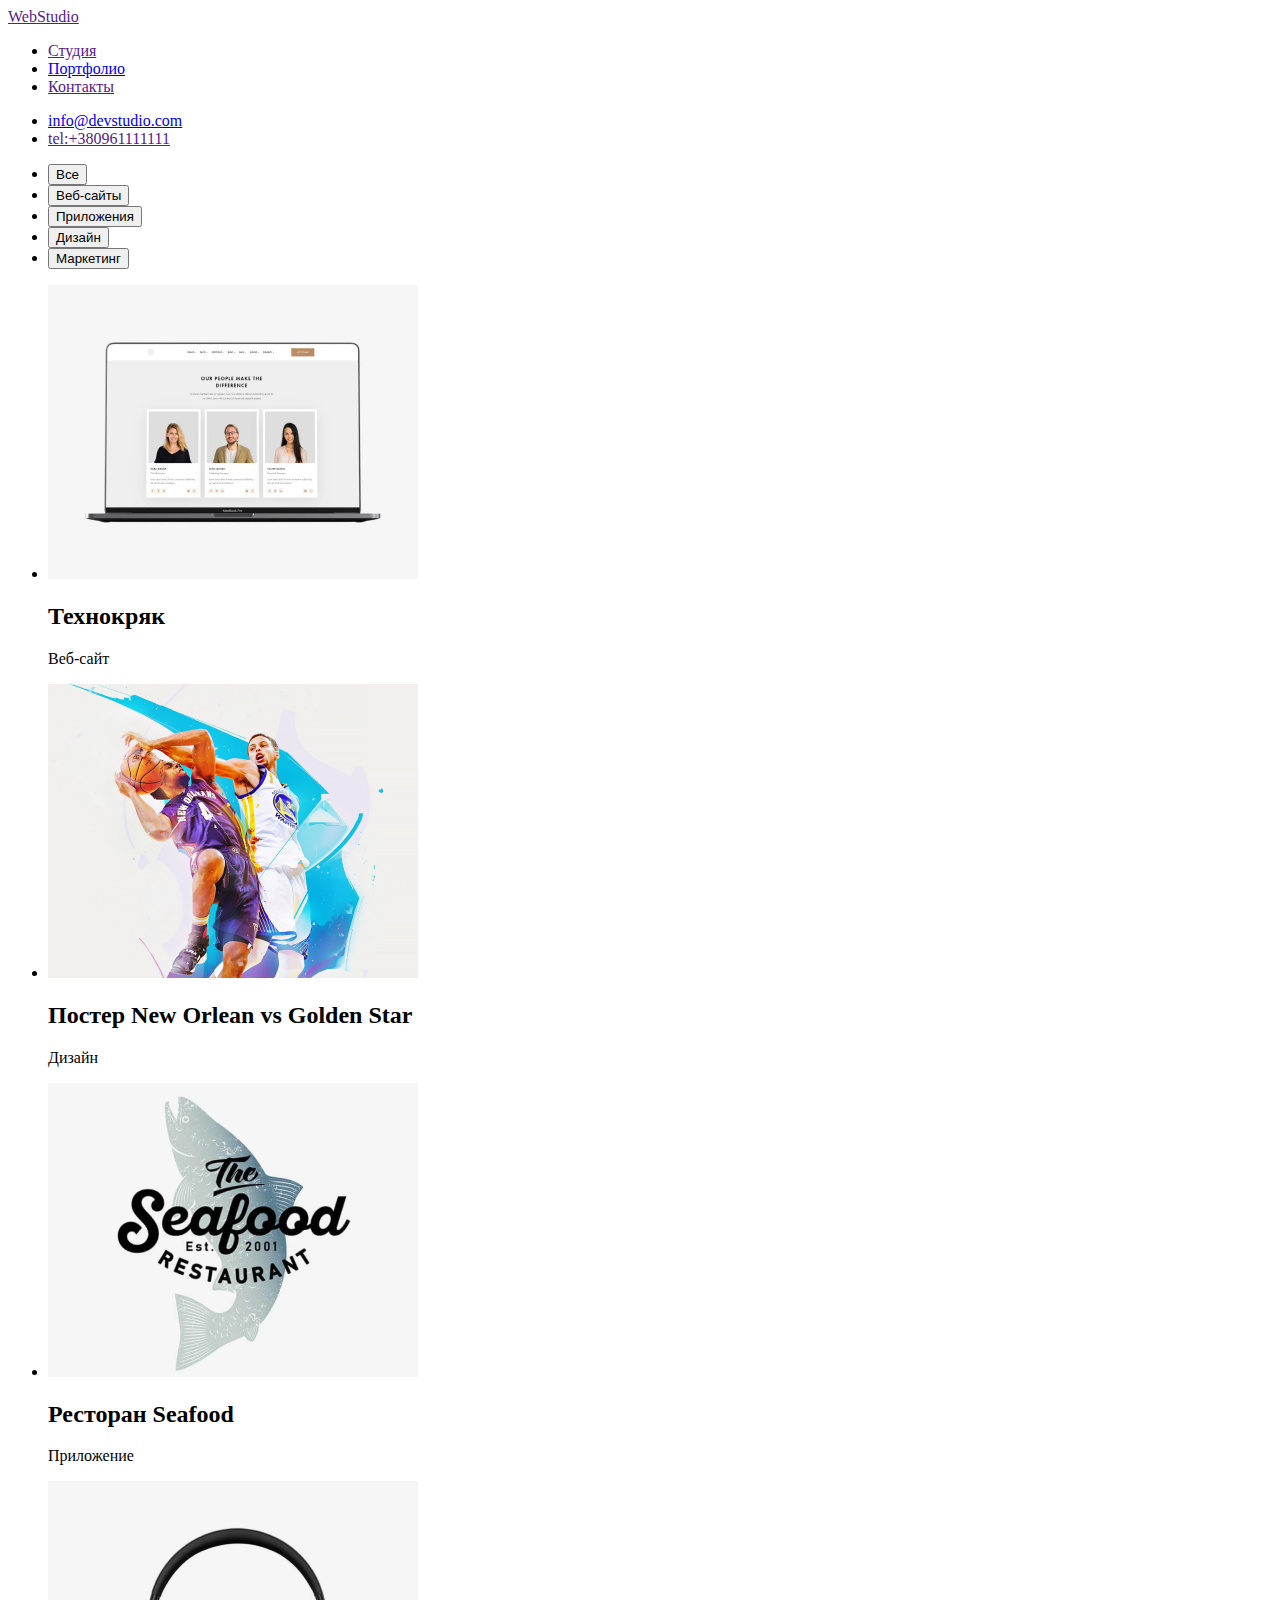
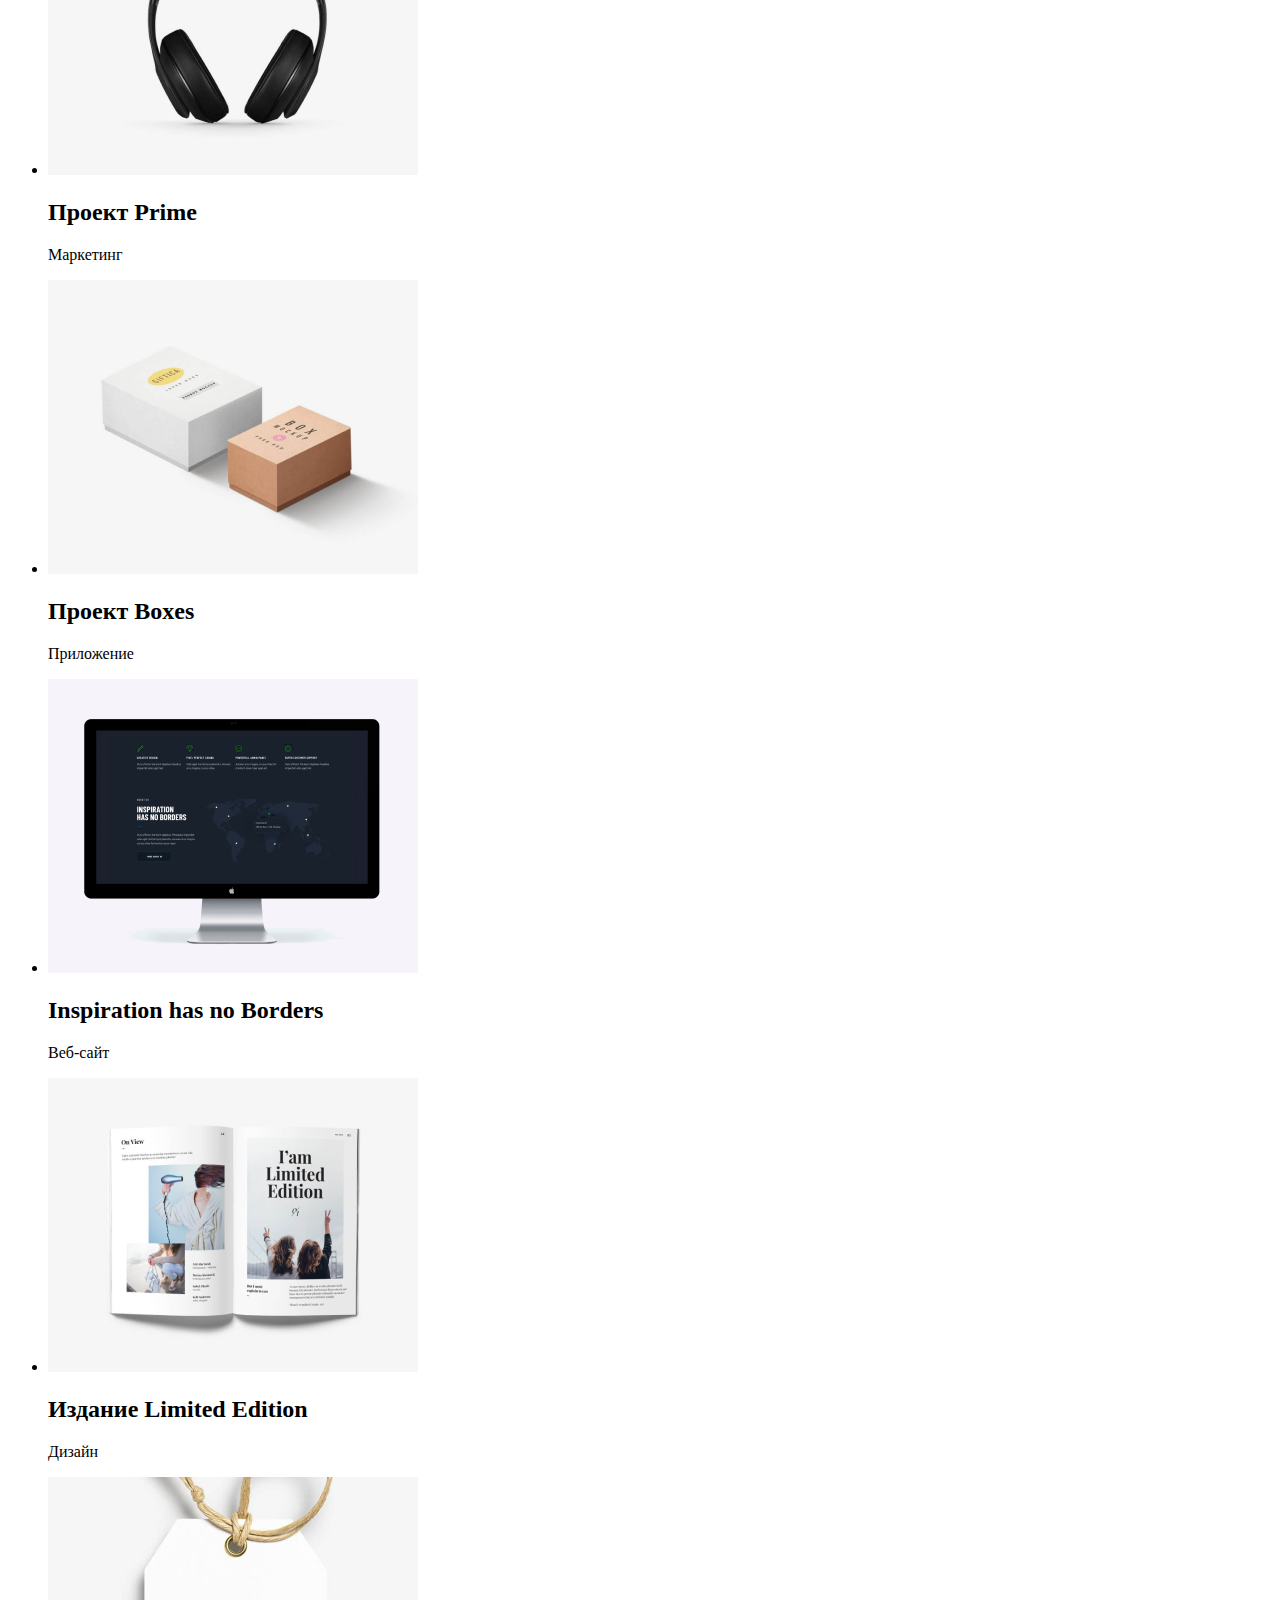
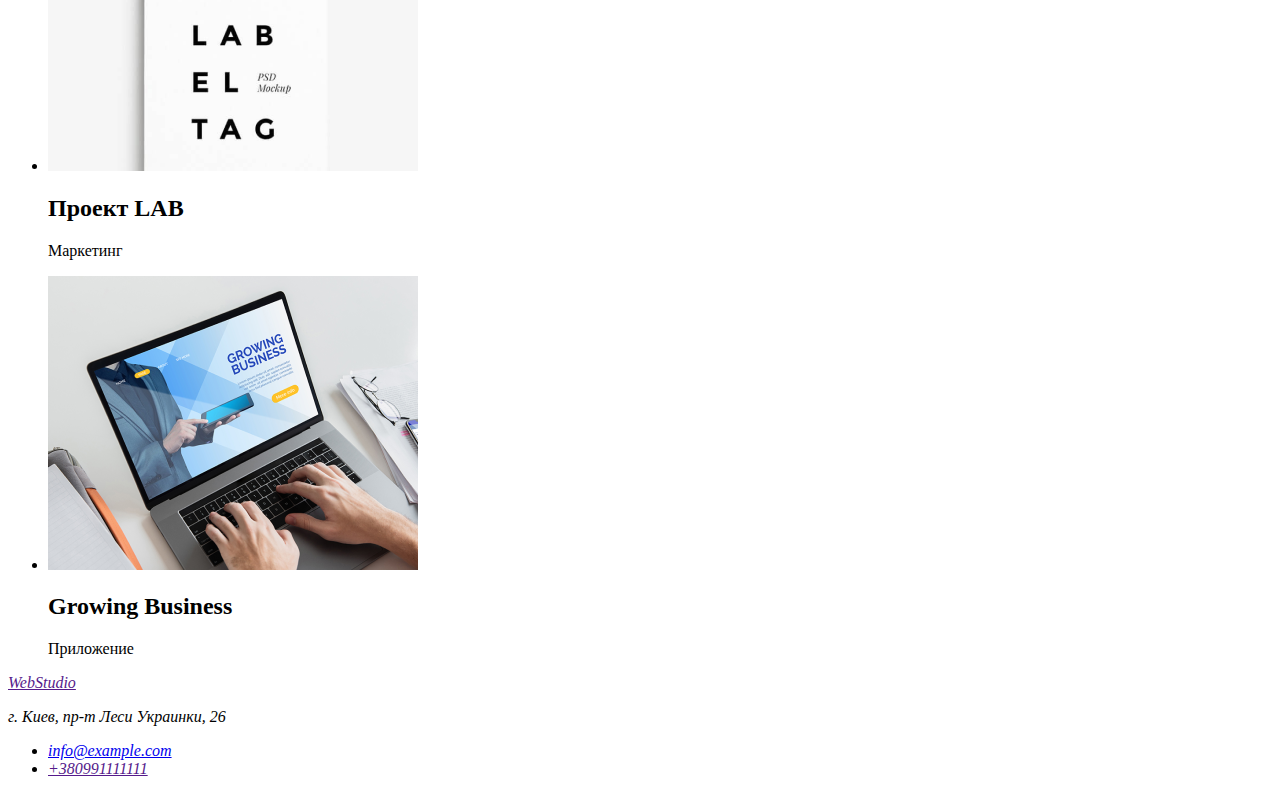
==== portfolio.html @ 59ab8ec7 "Портфолио старт" ====
<!DOCTYPE html>
<html lang="ru">
<head>
    <meta charset="UTF-8">
    <meta http-equiv="X-UA-Compatible" content="IE=edge">
    <meta name="viewport" content="width=device-width, initial-scale=1.0">
    <title>Document</title>
</head>
<body>
    <!--Шапка подсайта-->
    <header>
        <nav>
        <a href="">WebStudio</a>
        <ul>
            <li><a href="">Студия</a></li>
            <li><a href="nazargk.github.io/goit-markup-hw-02./">Портфолио</a></li>
            <li><a href="">Контакты</a></li>
        </ul>
        </nav>
        <ul>
            <li><a href="mailto:info@devstudio.com" target="_blank" rel="noreferrer noopener" >info@devstudio.com</a></li>
            <li><a href="">tel:+380961111111</a></li>
        </ul>
        </header>
        <!--Навигация-->
        <main>
            <nav>
            <div>
                <section>
                    <h2 hidden>Навигация</h2>
                    <ul>
                        <li><button type="button">Все</button></li>
                        <li><button type="button">Веб-сайты</button></li>
                        <li><button type="button">Приложения</button></li>
                        <li><button type="button">Дизайн</button></li>
                        <li><button type="button">Маркетинг</button></li>
                    </ul>
                </section>
            </div>
        </nav>
        <!--Все Портфолио-->
            <div>
                <section>
                    <ul>
                        <li><img src="./images/img-portf-1.png" width="370" height="294" alt="Постер№1">
                        <h2>Технокряк</h2>
                        <p>Веб-сайт</p>
                        </li>
                        <li><img src="./images/img-portf-2.png" width="370" height="294" alt="Постер№2">
                            <h2 lang="en">Постер New Orlean vs Golden Star</h2>
                            <p>Дизайн</p>
                            </li>
                            <li><img src="./images/img-portf-3.png" width="370" height="294" alt="Постер№3">
                                <h2 lang="en">Ресторан Seafood</h2>
                                <p>Приложение</p>
                                </li>
                                <li><img src="./images/img-portf-4.png" width="370" height="294" alt="Постер№4">
                                    <h2 lang="en">Проект Prime</h2>
                                    <p>Маркетинг</p>
                                    </li>
                                    <li><img src="./images/img-portf-5.png" width="370" height="294" alt="Постер№5">
                                        <h2 lang="en">Проект Boxes</h2>
                                        <p>Приложение</p>
                                        </li>
                                        <li><img src="./images/img-portf-6.png" width="370" height="294" alt="Проект№6">
                                            <h2 lang="en">Inspiration has no Borders</h2>
                                            <p>Веб-сайт</p>
                                            </li>
                                            <li><img src="./images/img-portf-7.png" width="370" height="294" alt="Постер№7">
                                                <h2 lang="en">Издание Limited Edition</h2>
                                                <p>Дизайн</p>
                                                </li>
                                                <li><img src="./images/img-portf-8.png" width="370" height="294" alt="Постер№8">
                                                    <h2 lang="en">Проект LAB</h2>
                                                    <p>Маркетинг</p>
                                                    </li>
                                                    <li><img src="./images/img-portf-9.png" width="370" height="294" alt="Постер№9">
                                                        <h2 lang="en">Growing Business</h2>
                                                        <p>Приложение</p>
                                                        </li>
                        </ul>
                </section>
            </div>
        </main>
        <!--Футер-->
        <footer>
            <address>
            <a href="">WebStudio</a>
            <p>г. Киев, пр-т Леси Украинки, 26</p>
            <ul>
                <li>
                    <a href="mailto:info@example.com">info@example.com</a>   
                </li>
                <li>
                    <a href="">+380991111111</a>
                </li>
            </ul>
        </address>
        </footer>
</body>
</html>
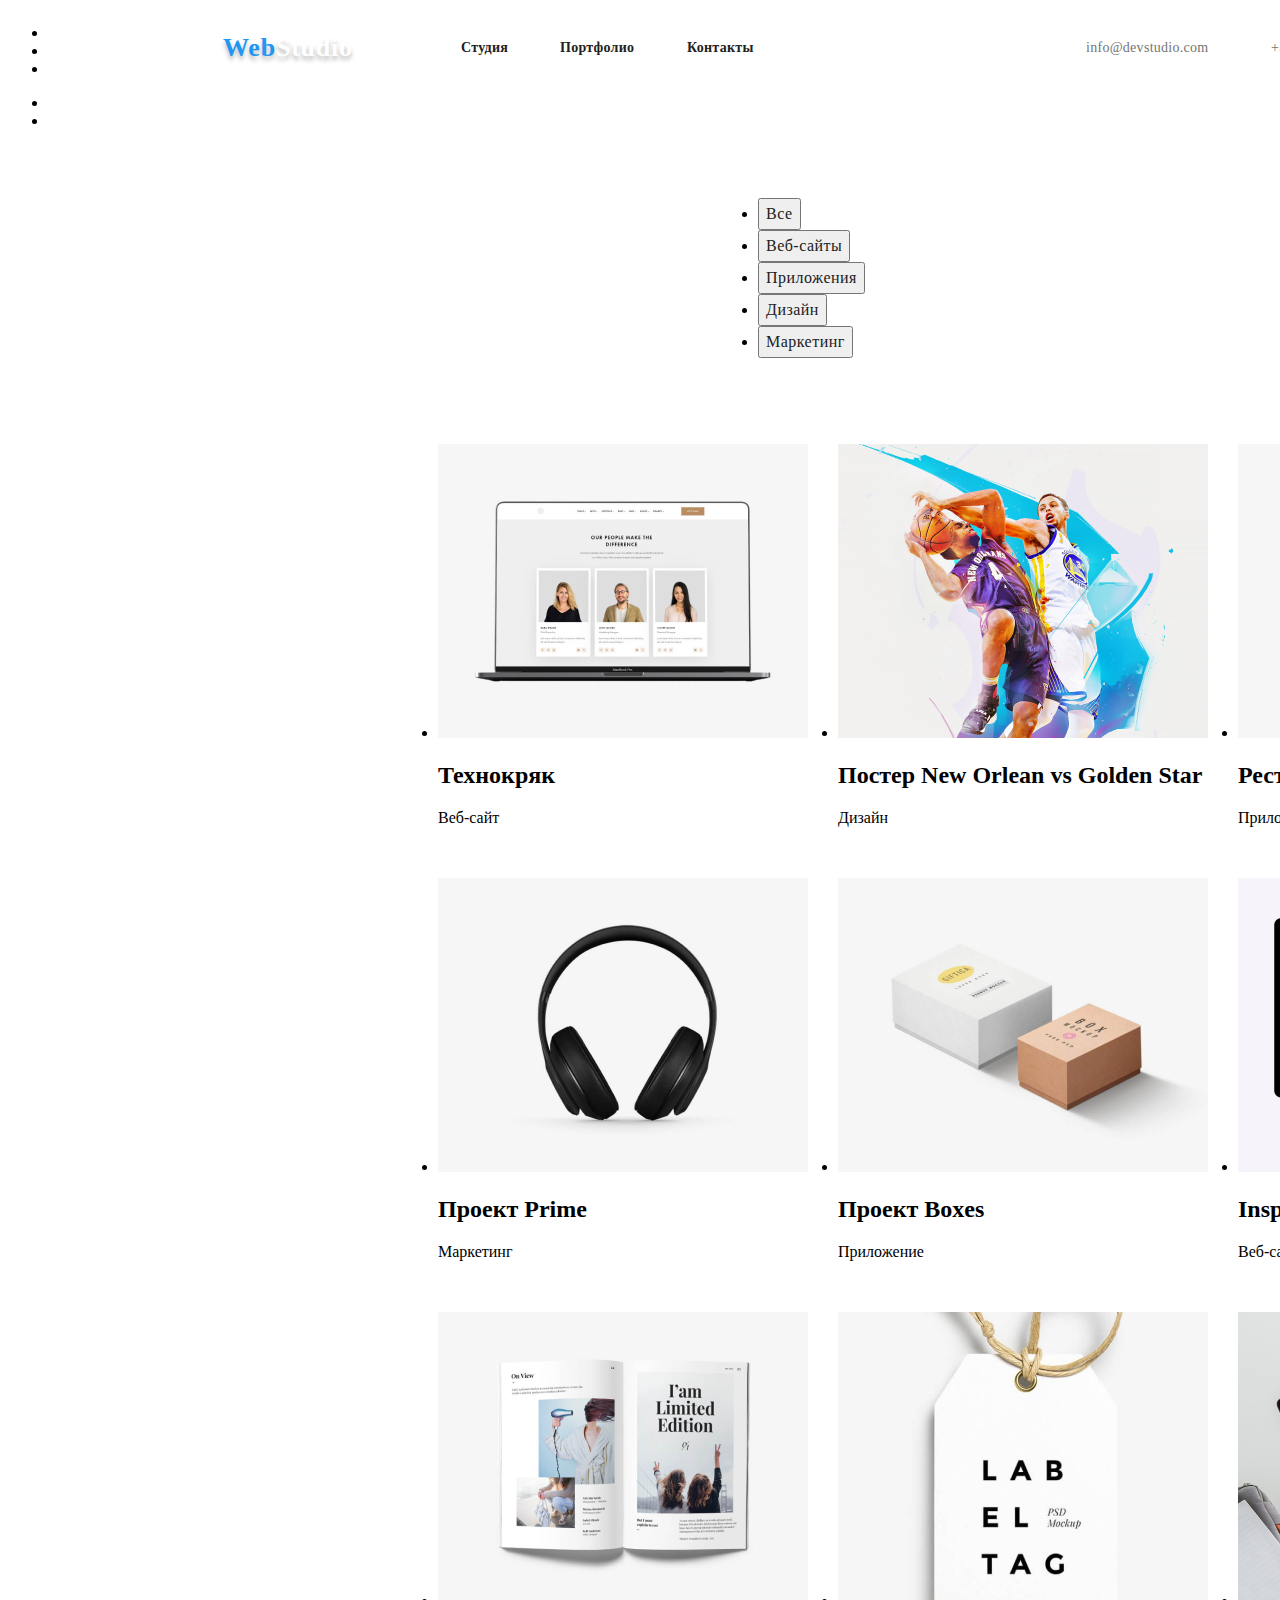
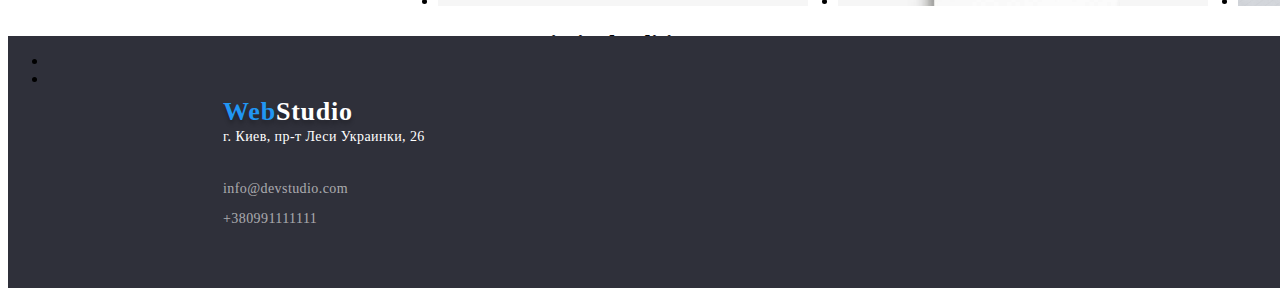
==== commit 459d6c72: "Портфоліо CSS старт" ====
--- a/portfolio.html
+++ b/portfolio.html
@@ -5,35 +5,38 @@
     <meta http-equiv="X-UA-Compatible" content="IE=edge">
     <meta name="viewport" content="width=device-width, initial-scale=1.0">
     <title>Document</title>
+    <link rel="stylesheet" href="./css/styles.css">
 </head>
-<body>
+<body class="body">
     <!--Шапка подсайта-->
     <header>
+        <div class="page">
         <nav>
-        <a href="">WebStudio</a>
+        <a  href="" class="title">Web<span class="accent-footer">Studio</span></a>
         <ul>
-            <li><a href="">Студия</a></li>
-            <li><a href="nazargk.github.io/goit-markup-hw-02./">Портфолио</a></li>
-            <li><a href="">Контакты</a></li>
+            <li><a href="" class="headline_1">Студия</a></li>
+            <li><a href="" class="headline_2">Портфолио</a></li>
+            <li><a href="" class="headline_3">Контакты</a></li>
         </ul>
         </nav>
         <ul>
-            <li><a href="mailto:info@devstudio.com" target="_blank" rel="noreferrer noopener" >info@devstudio.com</a></li>
-            <li><a href="">tel:+380961111111</a></li>
+            <li><a href="mailto:info@devstudio.com" class="caption_1" target="_blank" rel="noreferrer noopener" >info@devstudio.com</a></li>
+            <li><a href="tel:+380961111111" class="caption_2">+380961111111</a></li>
         </ul>
+    </div>
         </header>
         <!--Навигация-->
-        <main>
+        <main class="main">
             <nav>
             <div>
                 <section>
                     <h2 hidden>Навигация</h2>
-                    <ul>
-                        <li><button type="button">Все</button></li>
-                        <li><button type="button">Веб-сайты</button></li>
-                        <li><button type="button">Приложения</button></li>
-                        <li><button type="button">Дизайн</button></li>
-                        <li><button type="button">Маркетинг</button></li>
+                    <ul class="row">
+                        <li><button  type="button" class="btn">Все</button></li>
+                        <li><button  type="button" class="btn">Веб-сайты</button></li>
+                        <li><button  type="button" class="btn">Приложения</button></li>
+                        <li><button  type="button" class="btn">Дизайн</button></li>
+                        <li><button  type="button" class="btn">Маркетинг</button></li>
                     </ul>
                 </section>
             </div>
@@ -42,39 +45,39 @@
             <div>
                 <section>
                     <ul>
-                        <li><img src="./images/img-portf-1.png" width="370" height="294" alt="Постер№1">
+                        <li class="img_1"><img src="./images/img-portf-1.png"  width="370" height="294" alt="Постер№1">
                         <h2>Технокряк</h2>
                         <p>Веб-сайт</p>
                         </li>
-                        <li><img src="./images/img-portf-2.png" width="370" height="294" alt="Постер№2">
+                        <li class="img_2"><img src="./images/img-portf-2.png" width="370" height="294" alt="Постер№2">
                             <h2 lang="en">Постер New Orlean vs Golden Star</h2>
                             <p>Дизайн</p>
                             </li>
-                            <li><img src="./images/img-portf-3.png" width="370" height="294" alt="Постер№3">
+                            <li class="img_3"><img src="./images/img-portf-3.png" width="370" height="294" alt="Постер№3">
                                 <h2 lang="en">Ресторан Seafood</h2>
                                 <p>Приложение</p>
                                 </li>
-                                <li><img src="./images/img-portf-4.png" width="370" height="294" alt="Постер№4">
+                                <li class="img_4"><img src="./images/img-portf-4.png" width="370" height="294" alt="Постер№4">
                                     <h2 lang="en">Проект Prime</h2>
                                     <p>Маркетинг</p>
                                     </li>
-                                    <li><img src="./images/img-portf-5.png" width="370" height="294" alt="Постер№5">
+                                    <li class="img_5"><img src="./images/img-portf-5.png" width="370" height="294" alt="Постер№5">
                                         <h2 lang="en">Проект Boxes</h2>
                                         <p>Приложение</p>
                                         </li>
-                                        <li><img src="./images/img-portf-6.png" width="370" height="294" alt="Проект№6">
+                                        <li class="img_6"><img src="./images/img-portf-6.png" width="370" height="294" alt="Проект№6">
                                             <h2 lang="en">Inspiration has no Borders</h2>
                                             <p>Веб-сайт</p>
                                             </li>
-                                            <li><img src="./images/img-portf-7.png" width="370" height="294" alt="Постер№7">
+                                            <li class="img_7"><img src="./images/img-portf-7.png" width="370" height="294" alt="Постер№7">
                                                 <h2 lang="en">Издание Limited Edition</h2>
                                                 <p>Дизайн</p>
                                                 </li>
-                                                <li><img src="./images/img-portf-8.png" width="370" height="294" alt="Постер№8">
+                                                <li class="img_8"><img src="./images/img-portf-8.png" width="370" height="294" alt="Постер№8">
                                                     <h2 lang="en">Проект LAB</h2>
                                                     <p>Маркетинг</p>
                                                     </li>
-                                                    <li><img src="./images/img-portf-9.png" width="370" height="294" alt="Постер№9">
+                                                    <li class="img_9"><img src="./images/img-portf-9.png" width="370" height="294" alt="Постер№9">
                                                         <h2 lang="en">Growing Business</h2>
                                                         <p>Приложение</p>
                                                         </li>
@@ -83,16 +86,16 @@
             </div>
         </main>
         <!--Футер-->
-        <footer>
+        <footer class="footer">
             <address>
-            <a href="">WebStudio</a>
-            <p>г. Киев, пр-т Леси Украинки, 26</p>
+            <a href="" class="title-down">Web<span class="accent-footer">Studio</span></a>
+            <p class="address">г. Киев, пр-т Леси Украинки, 26</p>
             <ul>
                 <li>
-                    <a href="mailto:info@example.com">info@example.com</a>   
+                    <a href="mailto:info@devstudio.com" class="mail"  target="_blank" rel="noreferrer noopener" >info@devstudio.com</a>   
                 </li>
                 <li>
-                    <a href="">+380991111111</a>
+                    <a href="" class="tel">+380991111111</a>
                 </li>
             </ul>
         </address>
--- a/css/styles.css
+++ b/css/styles.css
@@ -0,0 +1,300 @@
+a{
+    text-decoration: none;
+}
+.body{
+    position: relative;
+width: 1600px;
+height: 1880px;
+
+background: #FFFFFF;
+}
+
+
+/* WebStudio */
+.title{
+    position: absolute;
+width: 145px;
+height: 31px;
+left: 215px;
+top: 24px;
+font-family: Raleway;
+font-style: normal;
+font-weight: bold;
+font-size: 26px;
+line-height: 31px;
+letter-spacing: 0.03em;
+color: #2196F3;
+
+text-shadow: 0px 4px 4px rgba(0, 0, 0, 0.25);
+}
+
+/* Menu nav */
+.page{
+    position: absolute;
+width: 1600px;
+height: 80px;
+left: 0px;
+top: 0px;
+}
+.headline_1{
+    position: absolute;
+width: 49px;
+height: 16px;
+left: 453px;
+top: 32px;
+font-family: Roboto;
+font-style: normal;
+font-weight: 600;
+font-size: 14px;
+line-height: 16px;
+letter-spacing: 0.02em;
+color: #212121;
+}
+.headline_1:hover{color:#2196F3;}
+.headline_2{
+    position: absolute;
+    width: 77px;
+    height: 16px;
+    left: 552px;
+    top: 32px;
+    
+    font-family: Roboto;
+    font-style:normal;
+    font-weight: 600;
+    font-size: 14px;
+    line-height: 16px;
+    letter-spacing: 0.02em;
+color: #212121;
+}
+.headline_2:hover{color: #2196F3;}
+.headline_3{
+    position: absolute;
+width: 68px;
+height: 16px;
+left: 679px;
+top: 32px;
+font-family: Roboto;
+font-style: normal;
+font-weight: 600;
+font-size: 14px;
+line-height: 16px;
+letter-spacing: 0.02em;
+color: #212121
+}
+.headline_3:hover{color:#2196F3;}
+
+.caption_1{
+    position: absolute;
+    width: 135px;
+    height: 16px;
+    left: 1078px;
+    top: 32px;
+    
+    font-family: Roboto;
+    font-style: normal;
+    font-weight: 500;
+    font-size: 14px;
+    line-height: 16px;
+    letter-spacing: 0.02em;
+    
+    color: #757575;
+}
+.caption_1:hover{color: #2196F3;}
+.caption_2{
+    position: absolute;
+    width: 122px;
+    height: 16px;
+    left: 1263px;
+    top: 32px;
+    
+    font-family: Roboto;
+    font-style: normal;
+    font-weight: 500;
+    font-size: 14px;
+    line-height: 16px;
+    letter-spacing: 0.02em;
+    
+    color: #757575;
+}
+.caption_2:hover{color: #2196F3;}
+
+/* Main nav */
+.main{
+    position: absolute;
+    width: 1170px;
+    height: 1360px;
+    left: 215px;
+    top: 174px;
+}
+
+.row{
+margin-left: 495px;
+margin-right: 494px;
+
+}
+.btn{font-family: Roboto;
+    font-style: normal;
+    font-weight: 500;
+    font-size: 16px;
+    line-height: 26px;
+    text-align: center;
+    letter-spacing: 0.03em;
+    color: #212121;
+}
+.row .btn:active{color: #2196F3;}
+
+.img_1{
+    position: absolute;
+    width: 370px;
+    height: 404px;
+    left: 215px;
+    top: 262px;
+    }
+    .img_2{
+        position: absolute;
+width: 370px;
+height: 404px;
+left: 615px;
+top: 262px;
+    }
+    .img_3{
+        position: absolute;
+width: 370px;
+height: 404px;
+left: 1015px;
+top: 262px;
+    }
+    .img_4{
+        position: absolute;
+width: 370px;
+height: 404px;
+left: 215px;
+top: 696px;
+    }
+    .img_5{
+        position: absolute;
+width: 370px;
+height: 404px;
+left: 615px;
+top: 696px;
+    }
+    .img_6{
+        position: absolute;
+        width: 370px;
+        height: 404px;
+        left: 1015px;
+        top: 696px;
+    }
+    .img_7{
+        position: absolute;
+width: 370px;
+height: 404px;
+left: 215px;
+top: 1130px;
+    }
+    .img_8{
+        position: absolute;
+width: 370px;
+height: 404px;
+left: 615px;
+top: 1130px;
+    }
+    .img_9{
+        position: absolute;
+width: 370px;
+height: 404px;
+left: 1015px;
+top: 1130px;
+    }
+
+
+
+/* Footer */
+.footer{
+    position: absolute;
+width: 1600px;
+height: 252px;
+left: 0px;
+top: 1628px;
+background-color: #2F303A;
+}
+.title-down{
+    position: absolute;
+width: 145px;
+height: 31px;
+left: 215px;
+top: 60px;
+right: 1240px;
+bottom: 161px;
+font-family: Raleway;
+font-style: normal;
+font-weight: bold;
+font-size: 26px;
+line-height: 31px;
+letter-spacing: 0.03em;
+color: #2196F3;
+
+text-shadow: 0px 4px 4px rgba(0, 0, 0, 0.25)
+}
+.accent-footer{
+    color:#FFFFFF;
+}
+
+.address{
+    position: absolute;
+width: 231px;
+height: 21px;
+left: 215px;
+right: 1154px;
+top: 75px;
+bottom: 120px;
+
+font-family: Roboto;
+font-style: normal;
+font-weight: normal;
+font-size: 14px;
+line-height: 24px;
+/* or 171% */
+
+letter-spacing: 0.03em;
+
+color: #FFFFFF;
+}
+.mail{
+    position: absolute;
+width: 231px;
+height: 21px;
+left: 215px;
+right: 1154px;
+top: 141px;
+bottom: 90px;
+
+font-family: Roboto;
+font-style: normal;
+font-weight: normal;
+font-size: 14px;
+line-height: 24px;
+
+letter-spacing: 0.03em;
+
+color: rgba(255, 255, 255, 0.6);
+}
+.tel{
+    position: absolute;
+width: 231px;
+height: 21px;
+left: 215px;
+right: 1154px;
+top: 171px;
+bottom: 60px;
+
+font-family: Roboto;
+font-style: normal;
+font-weight: normal;
+font-size: 14px;
+line-height: 24px;
+
+letter-spacing: 0.03em;
+
+color: rgba(255, 255, 255, 0.6);
+}
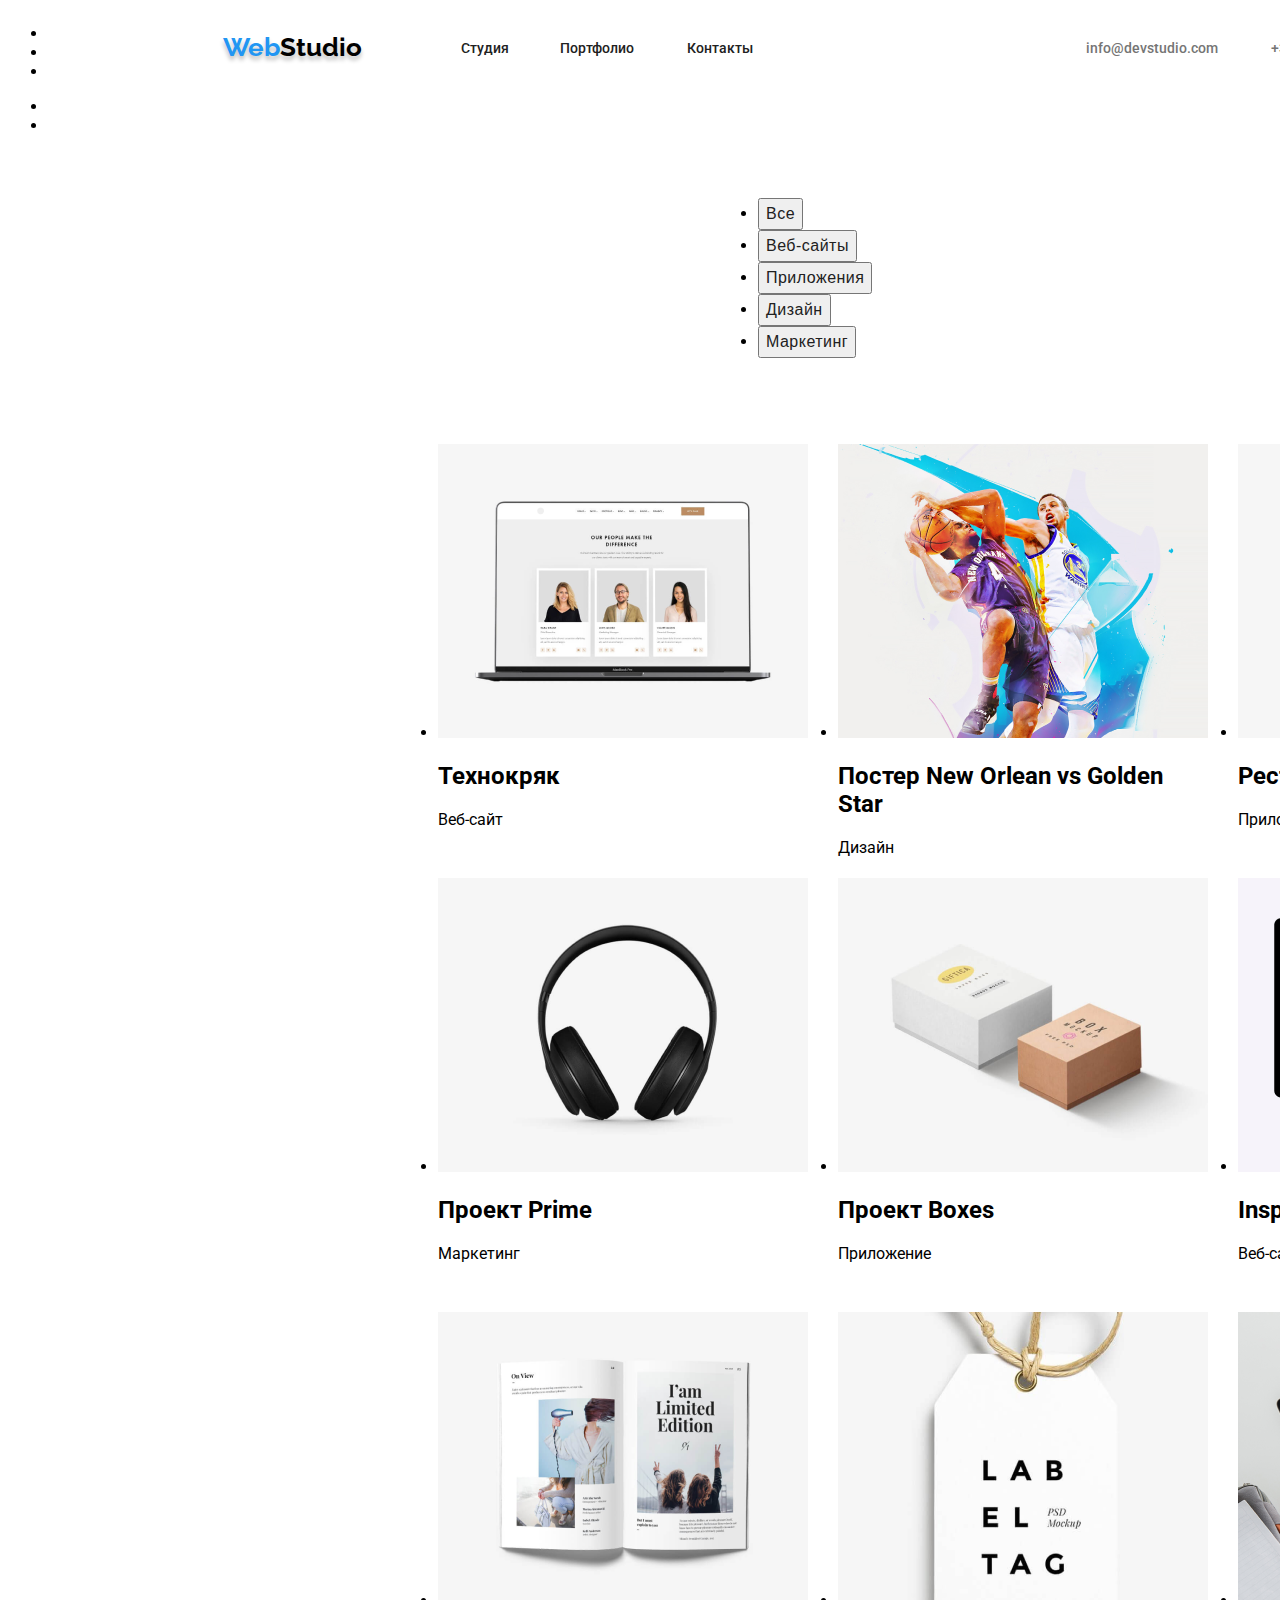
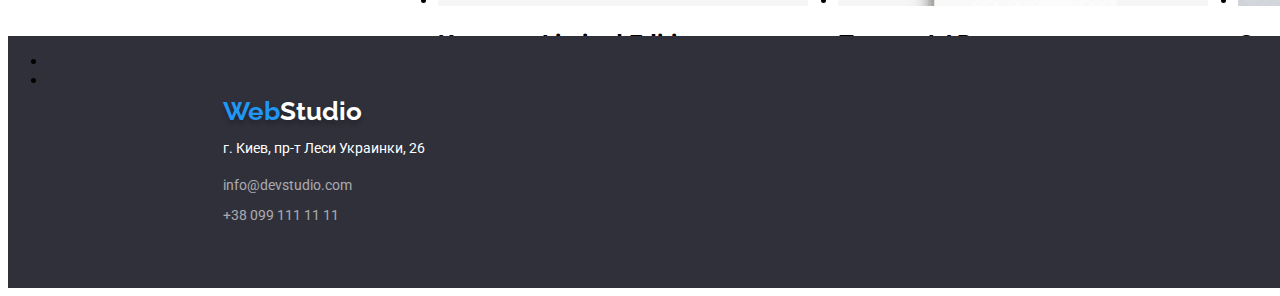
==== commit f01e5a53: "Css 2 pages" ====
--- a/portfolio.html
+++ b/portfolio.html
@@ -5,6 +5,12 @@
     <meta http-equiv="X-UA-Compatible" content="IE=edge">
     <meta name="viewport" content="width=device-width, initial-scale=1.0">
     <title>Document</title>
+    <link rel="preconnect" href="https://fonts.googleapis.com">
+<link rel="preconnect" href="https://fonts.gstatic.com" crossorigin>
+<link href="https://fonts.googleapis.com/css2?family=Roboto:wght@400;500;700&display=swap" rel="stylesheet">
+<link rel="preconnect" href="https://fonts.googleapis.com">
+<link rel="preconnect" href="https://fonts.gstatic.com" crossorigin>
+<link href="https://fonts.googleapis.com/css2?family=Raleway:wght@700&display=swap" rel="stylesheet">
     <link rel="stylesheet" href="./css/styles.css">
 </head>
 <body class="body">
@@ -12,7 +18,7 @@
     <header>
         <div class="page">
         <nav>
-        <a  href="" class="title">Web<span class="accent-footer">Studio</span></a>
+        <a href="" class="title">Web<span class="accent-main">Studio</span></a>
         <ul>
             <li><a href="" class="headline_1">Студия</a></li>
             <li><a href="" class="headline_2">Портфолио</a></li>
@@ -21,7 +27,7 @@
         </nav>
         <ul>
             <li><a href="mailto:info@devstudio.com" class="caption_1" target="_blank" rel="noreferrer noopener" >info@devstudio.com</a></li>
-            <li><a href="tel:+380961111111" class="caption_2">+380961111111</a></li>
+            <li><a href="tel:+380961111111" class="caption_2">+38 096 111 11 11</a></li>
         </ul>
     </div>
         </header>
@@ -44,7 +50,7 @@
         <!--Все Портфолио-->
             <div>
                 <section>
-                    <ul>
+                    <ul class="list">
                         <li class="img_1"><img src="./images/img-portf-1.png"  width="370" height="294" alt="Постер№1">
                         <h2>Технокряк</h2>
                         <p>Веб-сайт</p>
@@ -95,7 +101,7 @@
                     <a href="mailto:info@devstudio.com" class="mail"  target="_blank" rel="noreferrer noopener" >info@devstudio.com</a>   
                 </li>
                 <li>
-                    <a href="" class="tel">+380991111111</a>
+                    <a href="" class="tel">+38 099 111 11 11</a>
                 </li>
             </ul>
         </address>
--- a/css/styles.css
+++ b/css/styles.css
@@ -1,84 +1,83 @@
+
+/* PORTFOLIO */
+
+
 a{
     text-decoration: none;
 }
 .body{
-    position: relative;
+position: relative;
 width: 1600px;
 height: 1880px;
-
 background: #FFFFFF;
 }
-
+body{
+    font-family: 'Roboto', sans-serif;
+}
 
 /* WebStudio */
 .title{
-    position: absolute;
+position: absolute;
 width: 145px;
 height: 31px;
 left: 215px;
 top: 24px;
-font-family: Raleway;
+font-family: 'Raleway', sans-serif;
 font-style: normal;
 font-weight: bold;
 font-size: 26px;
 line-height: 31px;
-letter-spacing: 0.03em;
 color: #2196F3;
 
 text-shadow: 0px 4px 4px rgba(0, 0, 0, 0.25);
+}
+.accent-main{
+    color:black;
 }
 
 /* Menu nav */
 .page{
-    position: absolute;
+position: absolute;
 width: 1600px;
 height: 80px;
 left: 0px;
 top: 0px;
 }
 .headline_1{
-    position: absolute;
+position: absolute;
 width: 49px;
 height: 16px;
 left: 453px;
 top: 32px;
-font-family: Roboto;
-font-style: normal;
-font-weight: 600;
+font-weight: 500;
 font-size: 14px;
 line-height: 16px;
-letter-spacing: 0.02em;
 color: #212121;
 }
 .headline_1:hover{color:#2196F3;}
+
 .headline_2{
-    position: absolute;
-    width: 77px;
-    height: 16px;
-    left: 552px;
-    top: 32px;
-    
-    font-family: Roboto;
-    font-style:normal;
-    font-weight: 600;
-    font-size: 14px;
-    line-height: 16px;
-    letter-spacing: 0.02em;
+position: absolute;
+width: 77px;
+height: 16px;
+left: 552px;
+top: 32px;
+font-weight: 500;
+font-size: 14px;
+line-height: 16px;
 color: #212121;
 }
 .headline_2:hover{color: #2196F3;}
+
 .headline_3{
-    position: absolute;
+position: absolute;
 width: 68px;
 height: 16px;
 left: 679px;
 top: 32px;
-font-family: Roboto;
-font-style: normal;
-font-weight: 600;
+font-weight: 500;
 font-size: 14px;
 line-height: 16px;
-letter-spacing: 0.02em;
 color: #212121
 }
 .headline_3:hover{color:#2196F3;}
@@ -89,14 +88,9 @@
     height: 16px;
     left: 1078px;
     top: 32px;
-    
-    font-family: Roboto;
-    font-style: normal;
     font-weight: 500;
     font-size: 14px;
     line-height: 16px;
-    letter-spacing: 0.02em;
-    
     color: #757575;
 }
 .caption_1:hover{color: #2196F3;}
@@ -106,19 +100,17 @@
     height: 16px;
     left: 1263px;
     top: 32px;
-    
-    font-family: Roboto;
-    font-style: normal;
     font-weight: 500;
     font-size: 14px;
     line-height: 16px;
-    letter-spacing: 0.02em;
-    
     color: #757575;
 }
 .caption_2:hover{color: #2196F3;}
 
+
 /* Main nav */
+
+
 .main{
     position: absolute;
     width: 1170px;
@@ -130,10 +122,10 @@
 .row{
 margin-left: 495px;
 margin-right: 494px;
-
-}
-.btn{font-family: Roboto;
-    font-style: normal;
+margin-bottom: 34px;
+}
+
+.btn{
     font-weight: 500;
     font-size: 16px;
     line-height: 26px;
@@ -143,6 +135,11 @@
 }
 .row .btn:active{color: #2196F3;}
 
+.list{
+padding-left: 215px;
+padding-right: 215px;
+padding-top: 174px;
+}
 .img_1{
     position: absolute;
     width: 370px;
@@ -151,65 +148,66 @@
     top: 262px;
     }
     .img_2{
-        position: absolute;
-width: 370px;
-height: 404px;
-left: 615px;
-top: 262px;
+    position: absolute;
+    width: 370px;
+    height: 404px;
+    left: 615px;
+    top: 262px;
     }
     .img_3{
-        position: absolute;
-width: 370px;
-height: 404px;
-left: 1015px;
-top: 262px;
+    position: absolute;
+    width: 370px;
+    height: 404px;
+    left: 1015px;
+    top: 262px;
     }
     .img_4{
-        position: absolute;
-width: 370px;
-height: 404px;
-left: 215px;
-top: 696px;
+    position: absolute;
+    width: 370px;
+    height: 404px;
+    left: 215px;
+    top: 696px;
     }
     .img_5{
-        position: absolute;
-width: 370px;
-height: 404px;
-left: 615px;
-top: 696px;
+    position: absolute;
+    width: 370px;
+    height: 404px;
+    left: 615px;
+    top: 696px;
     }
     .img_6{
-        position: absolute;
-        width: 370px;
-        height: 404px;
-        left: 1015px;
-        top: 696px;
+    position: absolute;
+    width: 370px;
+    height: 404px;
+    left: 1015px;
+    top: 696px;
     }
     .img_7{
-        position: absolute;
-width: 370px;
-height: 404px;
-left: 215px;
-top: 1130px;
+    position: absolute;
+    width: 370px;
+    height: 404px;
+    left: 215px;
+    top: 1130px;
     }
     .img_8{
-        position: absolute;
-width: 370px;
-height: 404px;
-left: 615px;
-top: 1130px;
+    position: absolute;
+    width: 370px;
+    height: 404px;
+    left: 615px;
+    top: 1130px;
     }
     .img_9{
-        position: absolute;
-width: 370px;
-height: 404px;
-left: 1015px;
-top: 1130px;
-    }
-
+    position: absolute;
+    width: 370px;
+    height: 404px;
+    left: 1015px;
+    top: 1130px;
+    }
 
 
 /* Footer */
+
+
 .footer{
     position: absolute;
 width: 1600px;
@@ -219,82 +217,220 @@
 background-color: #2F303A;
 }
 .title-down{
-    position: absolute;
-width: 145px;
-height: 31px;
+position: absolute;
 left: 215px;
 top: 60px;
 right: 1240px;
 bottom: 161px;
-font-family: Raleway;
+font-family: 'Raleway', sans-serif;
 font-style: normal;
 font-weight: bold;
 font-size: 26px;
-line-height: 31px;
-letter-spacing: 0.03em;
 color: #2196F3;
-
-text-shadow: 0px 4px 4px rgba(0, 0, 0, 0.25)
+text-shadow:  0px 4px 4px rgba(0, 0, 0, 0.25);
 }
 .accent-footer{
     color:#FFFFFF;
 }
 
+
+/* Adress nav */
+
+
 .address{
     position: absolute;
-width: 231px;
-height: 21px;
 left: 215px;
 right: 1154px;
-top: 75px;
+top: 90px;
 bottom: 120px;
-
-font-family: Roboto;
+font-size: 14px;
 font-style: normal;
-font-weight: normal;
-font-size: 14px;
-line-height: 24px;
-/* or 171% */
-
-letter-spacing: 0.03em;
-
 color: #FFFFFF;
 }
 .mail{
     position: absolute;
-width: 231px;
-height: 21px;
 left: 215px;
 right: 1154px;
 top: 141px;
 bottom: 90px;
-
-font-family: Roboto;
+font-size: 14px;
 font-style: normal;
-font-weight: normal;
-font-size: 14px;
-line-height: 24px;
-
-letter-spacing: 0.03em;
-
-color: rgba(255, 255, 255, 0.6);
+color: #FFFFFF99;
 }
 .tel{
     position: absolute;
-width: 231px;
-height: 21px;
 left: 215px;
 right: 1154px;
 top: 171px;
 bottom: 60px;
-
-font-family: Roboto;
+font-size: 14px;
 font-style: normal;
-font-weight: normal;
-font-size: 14px;
-line-height: 24px;
-
-letter-spacing: 0.03em;
-
-color: rgba(255, 255, 255, 0.6);
-}
+color: #FFFFFF99;
+}
+
+
+
+/* MAIN PAGE */
+
+
+.body-main{
+    position: relative;
+    width: 1600px;
+    height: 2349px;
+    
+    background: #FFFFFF;
+}
+
+
+
+.hero{
+    position: absolute;
+    width: 1600px;
+    height: 600px;
+    left: 0px;
+    top: 80px;
+    border-radius: 4px;
+    margin-bottom: 112px;
+background-color: #2F303A;
+}
+
+.page-main{
+position: absolute;
+width: 696px;
+height: 120px;
+left: 437px;
+right: 467px;
+top: 195px;
+bottom: 285px;
+font-weight: 900;
+font-size: 44px;
+line-height: 60px;
+text-align: center;
+letter-spacing: 0.06em;
+text-transform: uppercase;
+color: #FFFFFF;
+}
+
+.btn-main{
+position: absolute;
+width: 200px;
+height: 50px;
+left: 685px;
+top: 407px;
+font-weight: 500;
+font-size: 16px;
+line-height: 26px;
+text-align: center;
+background: #2196F3;
+box-shadow: 0px 4px 4px rgba(0, 0, 0, 0.15);
+border-radius: 4px;
+color: white;
+}
+
+.content{
+    position: absolute;
+width: 1170px;
+height: 101px;
+left: 215px;
+top: 774px;
+margin-bottom: 94px;
+}
+
+
+.row-main{
+position: absolute;
+width: 376px;
+height: 42px;
+left: 612px;
+top: 969px;
+font-size: 36px;
+line-height: 42px;
+text-align: center;
+margin-bottom: 94px;
+
+color: #212121;
+}
+
+.img-box1{
+position: absolute;
+left: 215px;
+top: 1061px;
+}
+
+.img-box2{
+position: absolute;
+left: 615px;
+top: 1061px;
+}
+
+.img-box3{
+position: absolute;
+left: 1015px;
+top: 1061px;
+}
+
+.our-team{
+    position: absolute;
+    width: 1600px;
+    height: 648px;
+    left: 0px;
+    top: 1449px;    
+    background-color: #F5F4FA;
+    }
+}
+
+.row-team{
+    position: absolute;
+    width: 264px;
+    height: 42px;
+    left: 668px;
+    top: 1543px;
+    font-style: normal;
+    font-weight: bold;
+    font-size: 36px;
+    line-height: 42px;
+    text-align: center;
+    letter-spacing: 0.03em;
+    color: #212121;
+}
+
+.team-1{
+position: absolute;
+left: 215px;
+right: 1115px;
+bottom: 94px;
+top: 186px;
+}
+
+.team-2{
+    position: absolute;
+left: 515px;
+right: 815px;
+bottom: 94px;
+top: 186px;
+}
+
+.team-3{
+position: absolute;
+left: 815px;
+right: 515px;
+bottom: 94px;
+top: 186px;
+}
+
+.team-4{
+    position: absolute;
+    left: 1115px;
+    right: 215px;
+    bottom: 94px;
+    top: 186px;
+}
+
+.footer-main{
+    position: absolute;
+    width: 1600px;
+    height: 252px;
+    left: 0px;
+    top: 2097px;
+    background-color: #2F303A;
+}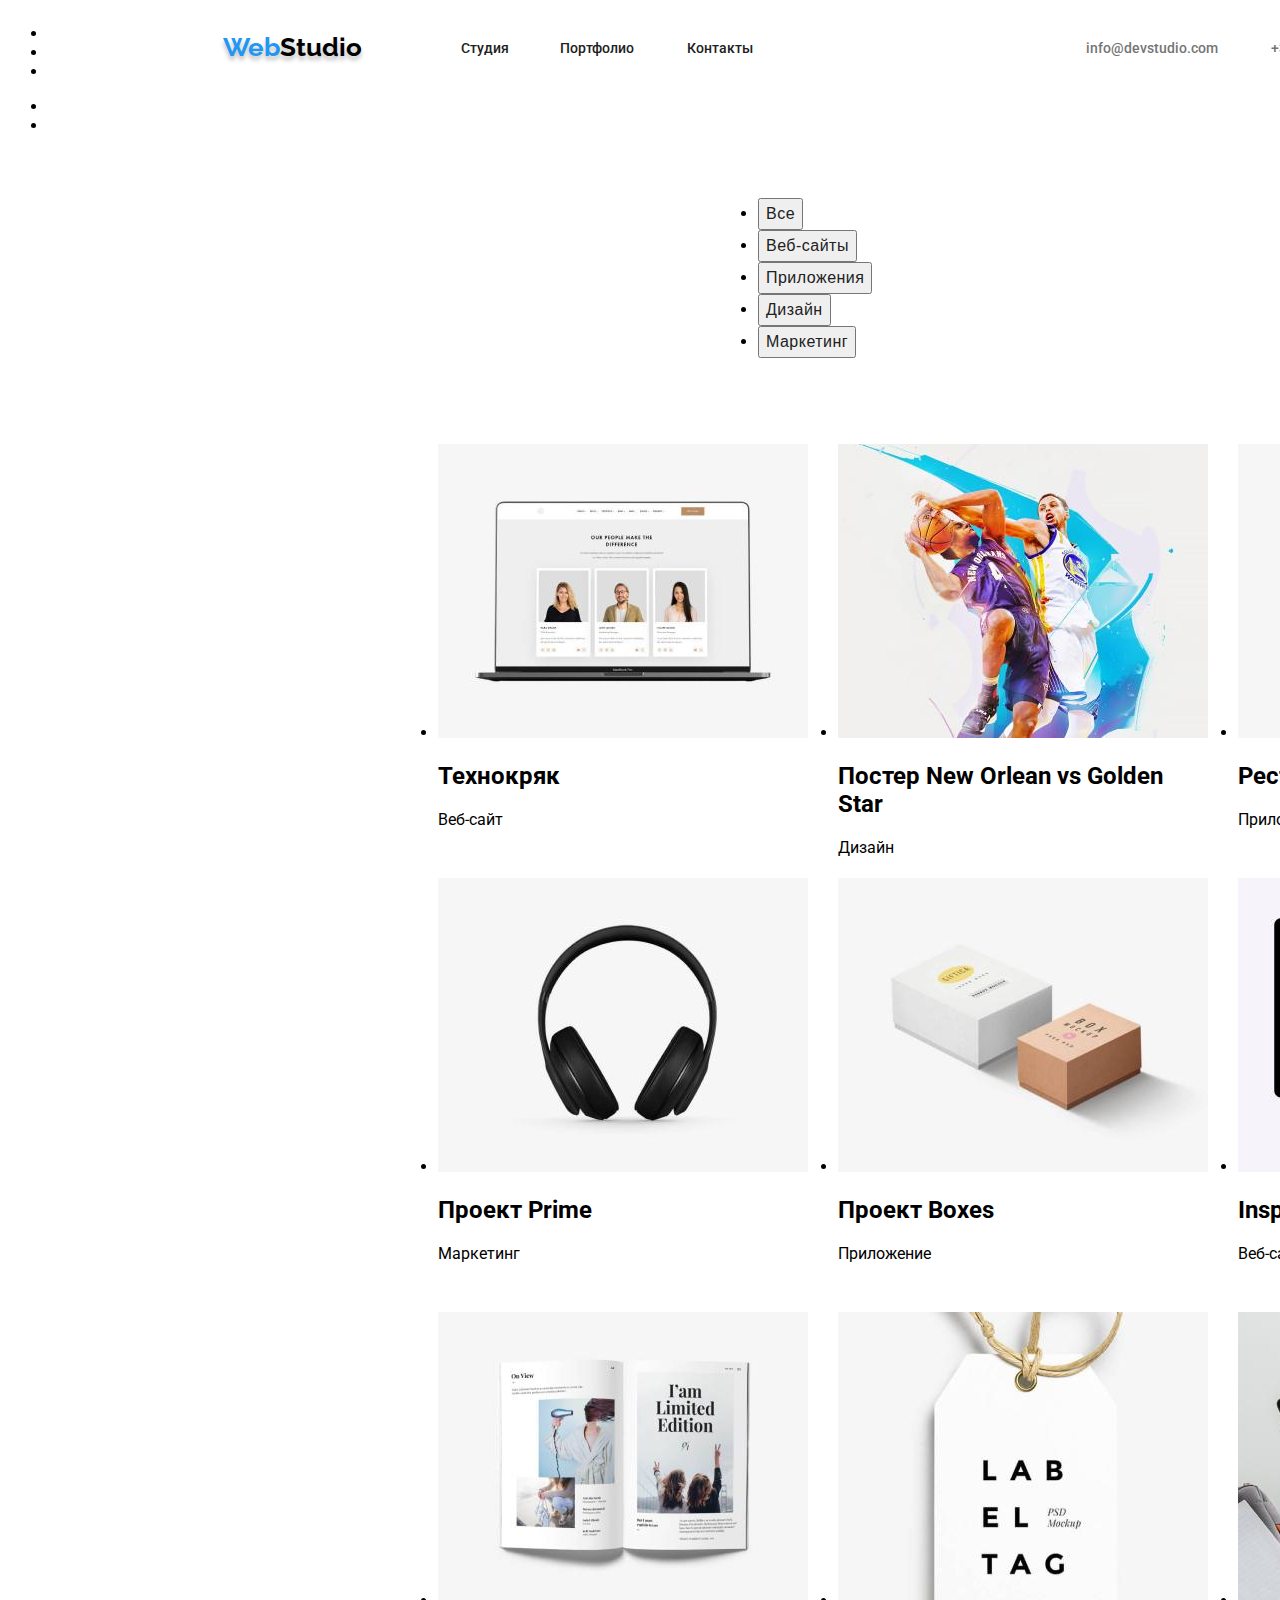
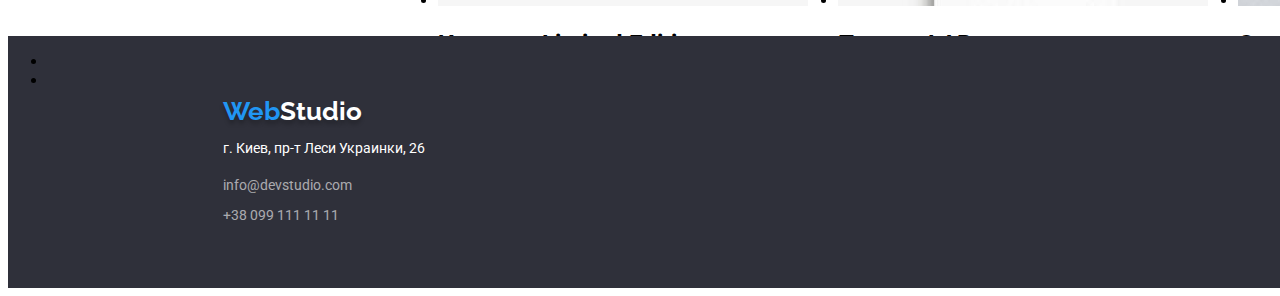
==== commit 60c8fca7: "css 2 pagezz" ====
--- a/portfolio.html
+++ b/portfolio.html
@@ -51,39 +51,39 @@
             <div>
                 <section>
                     <ul class="list">
-                        <li class="img_1"><img src="./images/img-portf-1.png"  width="370" height="294" alt="Постер№1">
+                        <li class="img_1"><img src="./images/img-1.jpg"  width="370" height="294" alt="Постер№1">
                         <h2>Технокряк</h2>
                         <p>Веб-сайт</p>
                         </li>
-                        <li class="img_2"><img src="./images/img-portf-2.png" width="370" height="294" alt="Постер№2">
+                        <li class="img_2"><img src="./images/img-2.jpg" width="370" height="294" alt="Постер№2">
                             <h2 lang="en">Постер New Orlean vs Golden Star</h2>
                             <p>Дизайн</p>
                             </li>
-                            <li class="img_3"><img src="./images/img-portf-3.png" width="370" height="294" alt="Постер№3">
+                            <li class="img_3"><img src="./images/img-3.jpg" width="370" height="294" alt="Постер№3">
                                 <h2 lang="en">Ресторан Seafood</h2>
                                 <p>Приложение</p>
                                 </li>
-                                <li class="img_4"><img src="./images/img-portf-4.png" width="370" height="294" alt="Постер№4">
+                                <li class="img_4"><img src="./images/img-4.jpg" width="370" height="294" alt="Постер№4">
                                     <h2 lang="en">Проект Prime</h2>
                                     <p>Маркетинг</p>
                                     </li>
-                                    <li class="img_5"><img src="./images/img-portf-5.png" width="370" height="294" alt="Постер№5">
+                                    <li class="img_5"><img src="./images/img-5.jpg" width="370" height="294" alt="Постер№5">
                                         <h2 lang="en">Проект Boxes</h2>
                                         <p>Приложение</p>
                                         </li>
-                                        <li class="img_6"><img src="./images/img-portf-6.png" width="370" height="294" alt="Проект№6">
+                                        <li class="img_6"><img src="./images/img-6.jpg" width="370" height="294" alt="Проект№6">
                                             <h2 lang="en">Inspiration has no Borders</h2>
                                             <p>Веб-сайт</p>
                                             </li>
-                                            <li class="img_7"><img src="./images/img-portf-7.png" width="370" height="294" alt="Постер№7">
+                                            <li class="img_7"><img src="./images/img-7.jpg" width="370" height="294" alt="Постер№7">
                                                 <h2 lang="en">Издание Limited Edition</h2>
                                                 <p>Дизайн</p>
                                                 </li>
-                                                <li class="img_8"><img src="./images/img-portf-8.png" width="370" height="294" alt="Постер№8">
+                                                <li class="img_8"><img src="./images/img-8.jpg" width="370" height="294" alt="Постер№8">
                                                     <h2 lang="en">Проект LAB</h2>
                                                     <p>Маркетинг</p>
                                                     </li>
-                                                    <li class="img_9"><img src="./images/img-portf-9.png" width="370" height="294" alt="Постер№9">
+                                                    <li class="img_9"><img src="./images/img-9.jpg" width="370" height="294" alt="Постер№9">
                                                         <h2 lang="en">Growing Business</h2>
                                                         <p>Приложение</p>
                                                         </li>
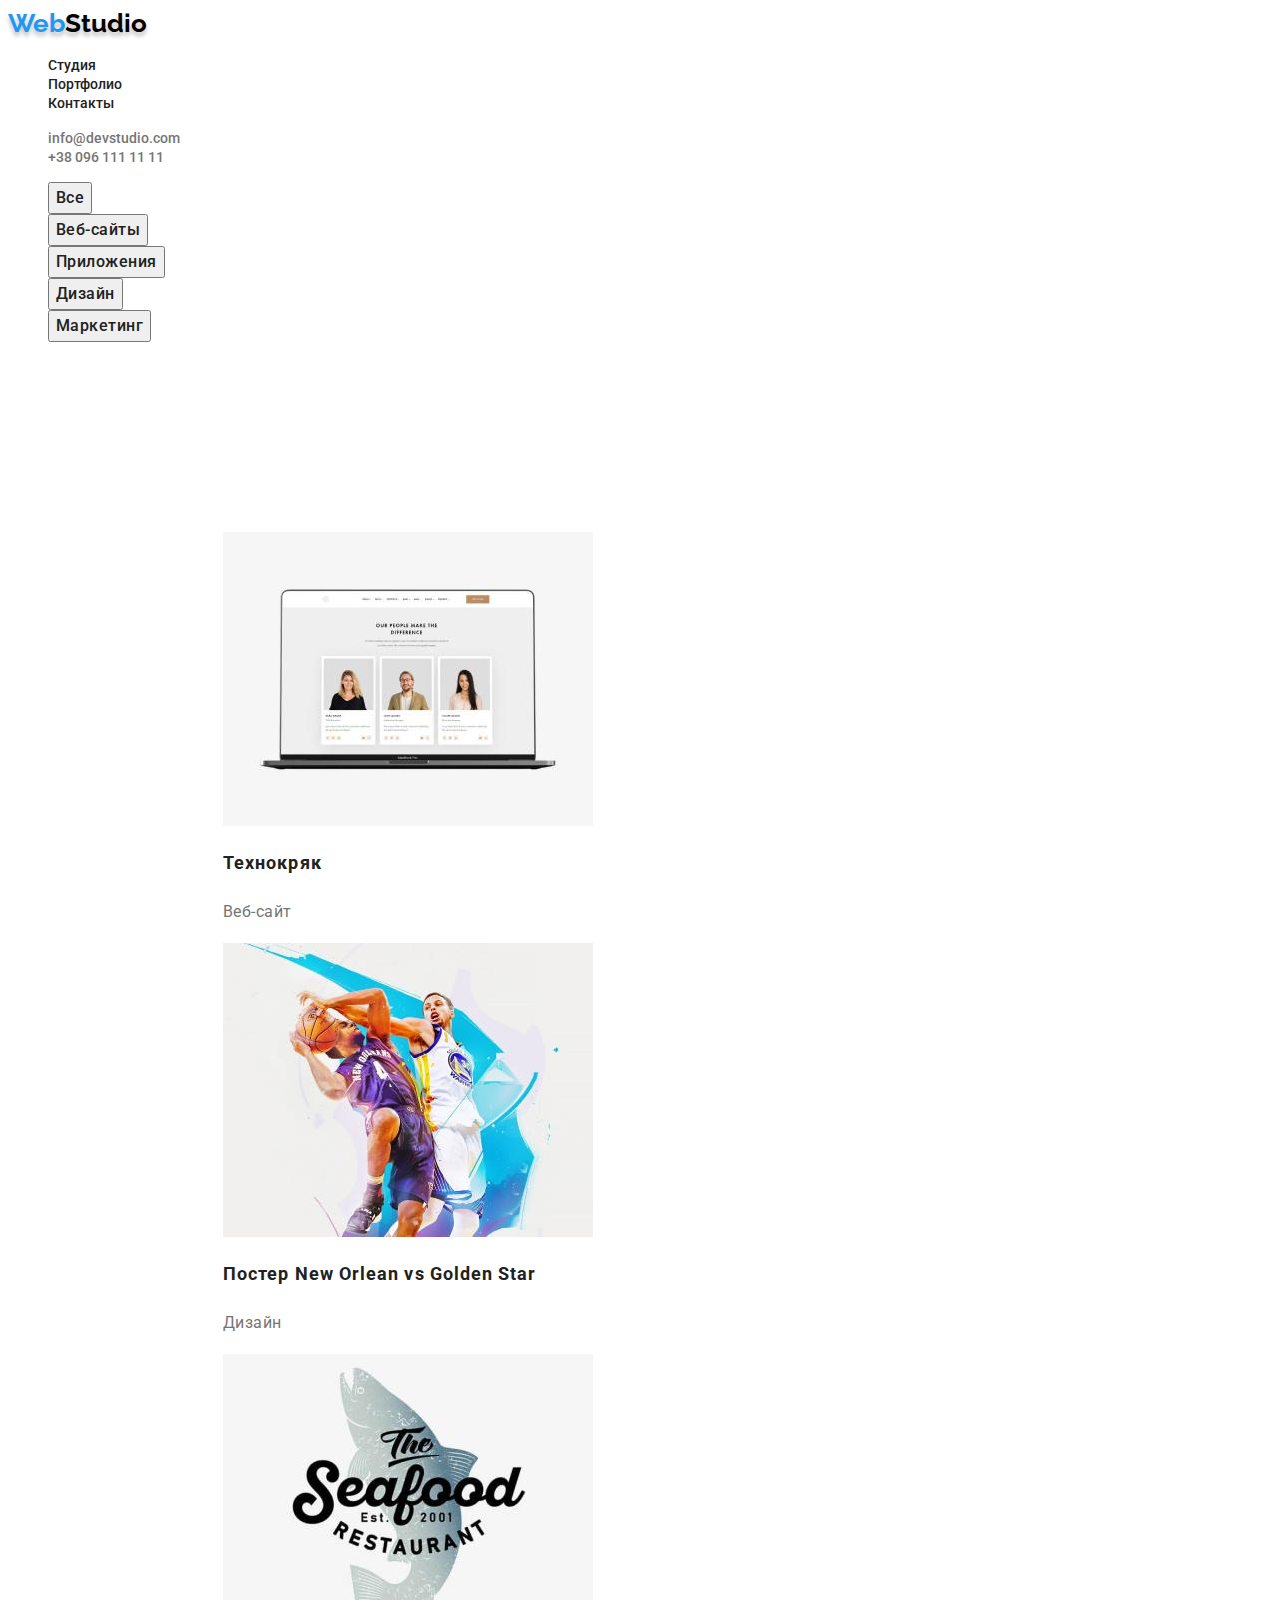
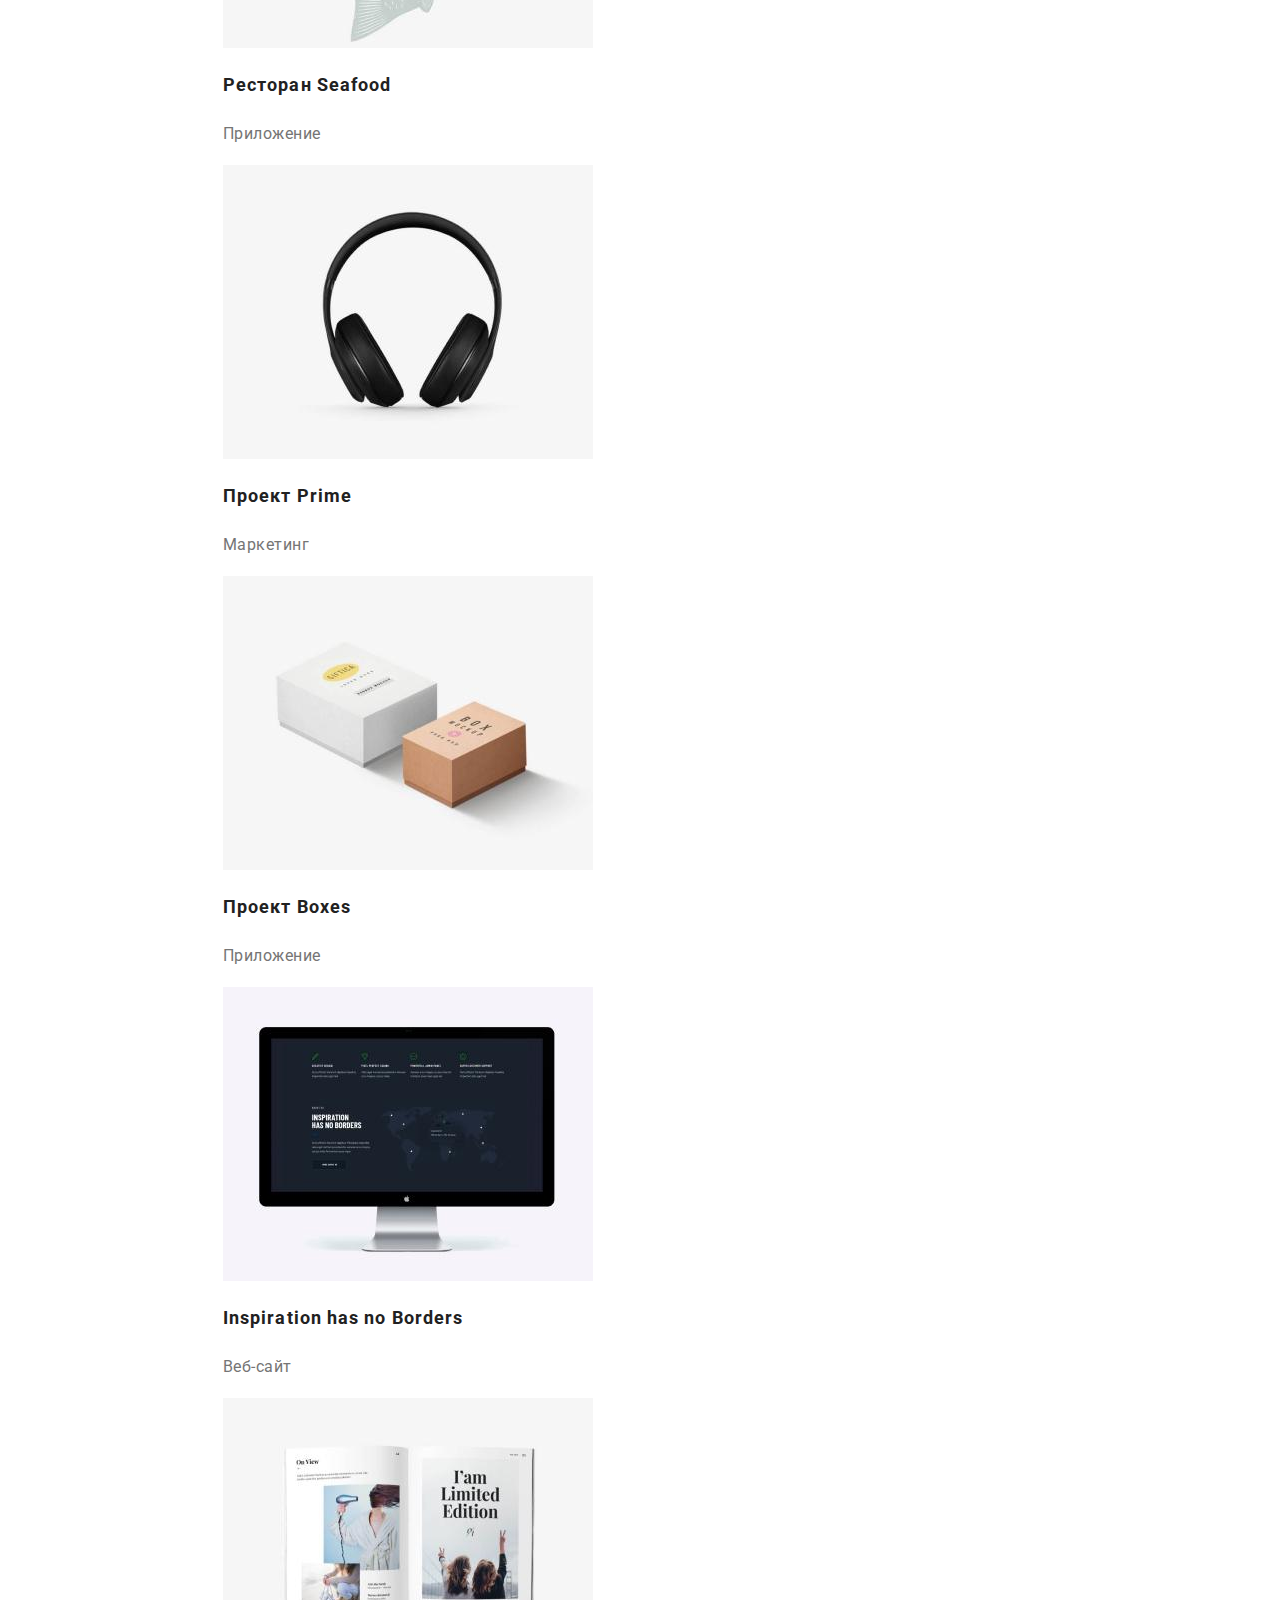
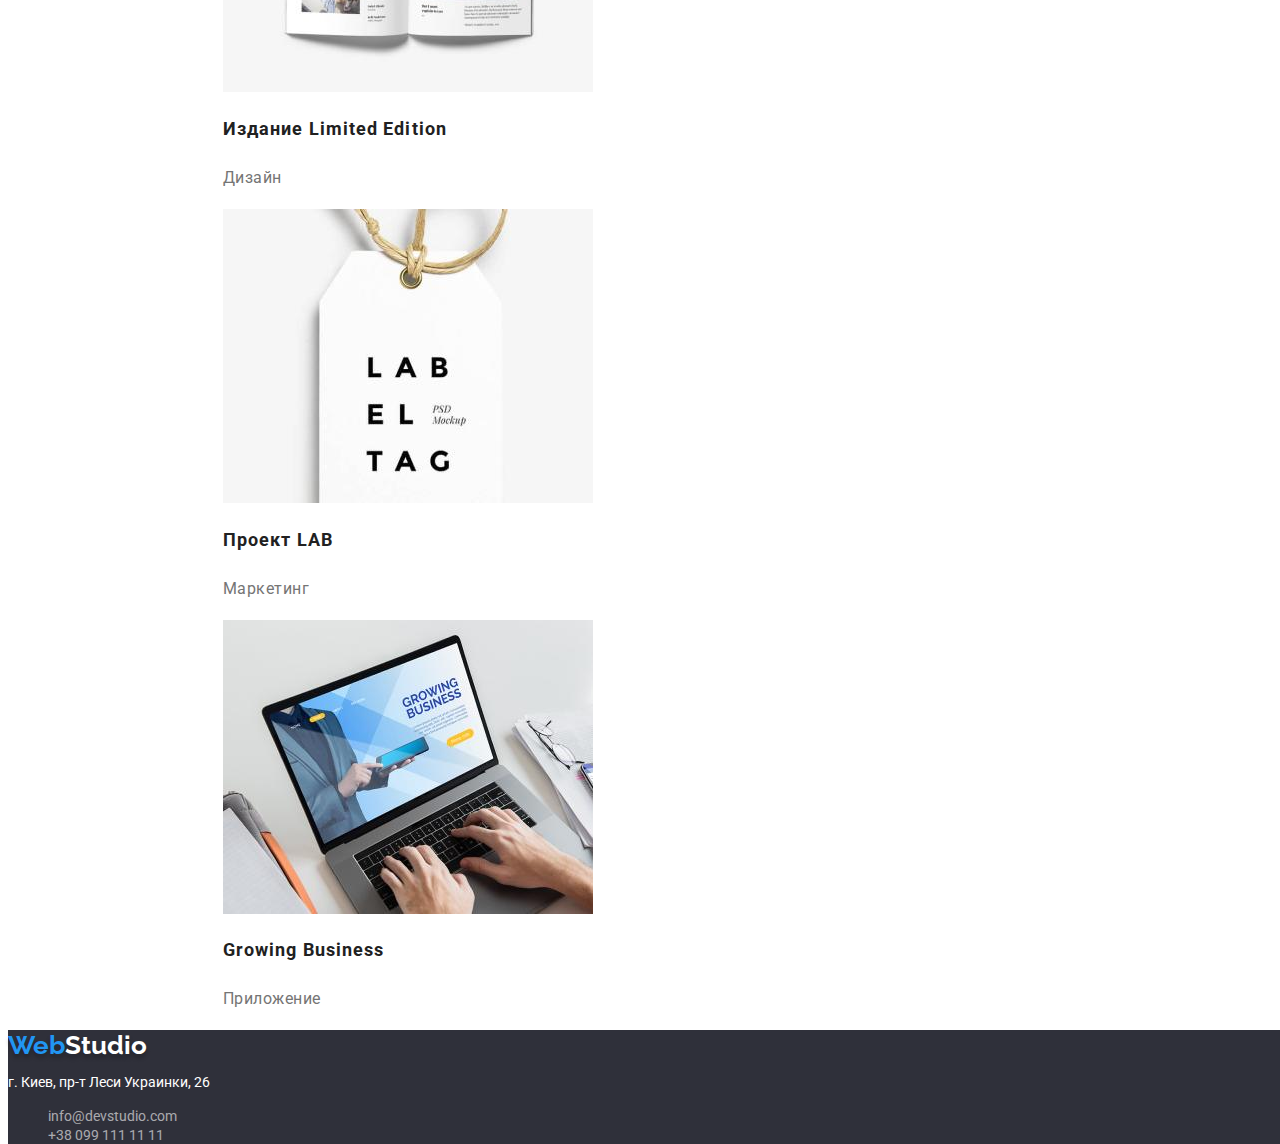
==== commit 6caf7b6f: "css 2 pagez cover" ====
--- a/portfolio.html
+++ b/portfolio.html
@@ -52,40 +52,40 @@
                 <section>
                     <ul class="list">
                         <li class="img_1"><img src="./images/img-1.jpg"  width="370" height="294" alt="Постер№1">
-                        <h2>Технокряк</h2>
-                        <p>Веб-сайт</p>
+                        <h2 class="list-name">Технокряк</h2>
+                        <p class="list-surname">Веб-сайт</p>
                         </li>
                         <li class="img_2"><img src="./images/img-2.jpg" width="370" height="294" alt="Постер№2">
-                            <h2 lang="en">Постер New Orlean vs Golden Star</h2>
-                            <p>Дизайн</p>
+                            <h2 class="list-name" lang="en">Постер New Orlean vs Golden Star</h2>
+                            <p class="list-surname">Дизайн</p>
                             </li>
                             <li class="img_3"><img src="./images/img-3.jpg" width="370" height="294" alt="Постер№3">
-                                <h2 lang="en">Ресторан Seafood</h2>
-                                <p>Приложение</p>
+                                <h2 class="list-name" lang="en">Ресторан Seafood</h2>
+                                <p class="list-surname">Приложение</p>
                                 </li>
                                 <li class="img_4"><img src="./images/img-4.jpg" width="370" height="294" alt="Постер№4">
-                                    <h2 lang="en">Проект Prime</h2>
-                                    <p>Маркетинг</p>
+                                    <h2 class="list-name" lang="en">Проект Prime</h2>
+                                    <p class="list-surname">Маркетинг</p>
                                     </li>
                                     <li class="img_5"><img src="./images/img-5.jpg" width="370" height="294" alt="Постер№5">
-                                        <h2 lang="en">Проект Boxes</h2>
-                                        <p>Приложение</p>
+                                        <h2 class="list-name" lang="en">Проект Boxes</h2>
+                                        <p class="list-surname">Приложение</p>
                                         </li>
                                         <li class="img_6"><img src="./images/img-6.jpg" width="370" height="294" alt="Проект№6">
-                                            <h2 lang="en">Inspiration has no Borders</h2>
-                                            <p>Веб-сайт</p>
+                                            <h2 class="list-name" lang="en">Inspiration has no Borders</h2>
+                                            <p class="list-surname">Веб-сайт</p>
                                             </li>
                                             <li class="img_7"><img src="./images/img-7.jpg" width="370" height="294" alt="Постер№7">
-                                                <h2 lang="en">Издание Limited Edition</h2>
-                                                <p>Дизайн</p>
+                                                <h2 class="list-name" lang="en">Издание Limited Edition</h2>
+                                                <p class="list-surname">Дизайн</p>
                                                 </li>
                                                 <li class="img_8"><img src="./images/img-8.jpg" width="370" height="294" alt="Постер№8">
-                                                    <h2 lang="en">Проект LAB</h2>
-                                                    <p>Маркетинг</p>
+                                                    <h2 class="list-name" lang="en">Проект LAB</h2>
+                                                    <p class="list-surname">Маркетинг</p>
                                                     </li>
                                                     <li class="img_9"><img src="./images/img-9.jpg" width="370" height="294" alt="Постер№9">
-                                                        <h2 lang="en">Growing Business</h2>
-                                                        <p>Приложение</p>
+                                                        <h2 class="list-name" lang="en">Growing Business</h2>
+                                                        <p class="list-surname">Приложение</p>
                                                         </li>
                         </ul>
                 </section>
--- a/css/styles.css
+++ b/css/styles.css
@@ -5,6 +5,10 @@
 a{
     text-decoration: none;
 }
+li{
+    list-style: none;
+}
+
 .body{
 position: relative;
 width: 1600px;
@@ -15,13 +19,10 @@
     font-family: 'Roboto', sans-serif;
 }
 
+
+
 /* WebStudio */
 .title{
-position: absolute;
-width: 145px;
-height: 31px;
-left: 215px;
-top: 24px;
 font-family: 'Raleway', sans-serif;
 font-style: normal;
 font-weight: bold;
@@ -36,19 +37,8 @@
 }
 
 /* Menu nav */
-.page{
-position: absolute;
-width: 1600px;
-height: 80px;
-left: 0px;
-top: 0px;
-}
+
 .headline_1{
-position: absolute;
-width: 49px;
-height: 16px;
-left: 453px;
-top: 32px;
 font-weight: 500;
 font-size: 14px;
 line-height: 16px;
@@ -57,11 +47,6 @@
 .headline_1:hover{color:#2196F3;}
 
 .headline_2{
-position: absolute;
-width: 77px;
-height: 16px;
-left: 552px;
-top: 32px;
 font-weight: 500;
 font-size: 14px;
 line-height: 16px;
@@ -70,11 +55,6 @@
 .headline_2:hover{color: #2196F3;}
 
 .headline_3{
-position: absolute;
-width: 68px;
-height: 16px;
-left: 679px;
-top: 32px;
 font-weight: 500;
 font-size: 14px;
 line-height: 16px;
@@ -83,11 +63,6 @@
 .headline_3:hover{color:#2196F3;}
 
 .caption_1{
-    position: absolute;
-    width: 135px;
-    height: 16px;
-    left: 1078px;
-    top: 32px;
     font-weight: 500;
     font-size: 14px;
     line-height: 16px;
@@ -95,11 +70,6 @@
 }
 .caption_1:hover{color: #2196F3;}
 .caption_2{
-    position: absolute;
-    width: 122px;
-    height: 16px;
-    left: 1263px;
-    top: 32px;
     font-weight: 500;
     font-size: 14px;
     line-height: 16px;
@@ -111,27 +81,18 @@
 /* Main nav */
 
 
-.main{
-    position: absolute;
-    width: 1170px;
-    height: 1360px;
-    left: 215px;
-    top: 174px;
-}
+
 
 .row{
-margin-left: 495px;
-margin-right: 494px;
-margin-bottom: 34px;
 }
 
 .btn{
     font-weight: 500;
     font-size: 16px;
     line-height: 26px;
-    text-align: center;
     letter-spacing: 0.03em;
     color: #212121;
+    font-family: inherit;
 }
 .row .btn:active{color: #2196F3;}
 
@@ -140,88 +101,43 @@
 padding-right: 215px;
 padding-top: 174px;
 }
-.img_1{
-    position: absolute;
-    width: 370px;
-    height: 404px;
-    left: 215px;
-    top: 262px;
-    }
-    .img_2{
-    position: absolute;
-    width: 370px;
-    height: 404px;
-    left: 615px;
-    top: 262px;
-    }
-    .img_3{
-    position: absolute;
-    width: 370px;
-    height: 404px;
-    left: 1015px;
-    top: 262px;
-    }
-    .img_4{
-    position: absolute;
-    width: 370px;
-    height: 404px;
-    left: 215px;
-    top: 696px;
-    }
-    .img_5{
-    position: absolute;
-    width: 370px;
-    height: 404px;
-    left: 615px;
-    top: 696px;
-    }
-    .img_6{
-    position: absolute;
-    width: 370px;
-    height: 404px;
-    left: 1015px;
-    top: 696px;
-    }
-    .img_7{
-    position: absolute;
-    width: 370px;
-    height: 404px;
-    left: 215px;
-    top: 1130px;
-    }
-    .img_8{
-    position: absolute;
-    width: 370px;
-    height: 404px;
-    left: 615px;
-    top: 1130px;
-    }
-    .img_9{
-    position: absolute;
-    width: 370px;
-    height: 404px;
-    left: 1015px;
-    top: 1130px;
-    }
+
+.list-name{
+font-style: normal;
+font-weight: bold;
+font-size: 18px;
+line-height: 36px;
+letter-spacing: 0.06em;
+color: #212121;
+}
+
+.list-surname{
+font-style: normal;
+font-weight: normal;
+font-size: 16px;
+line-height: 30px;
+letter-spacing: 0.03em;
+color: #757575;
+}
+
+.img_1{}
+.img_2{}
+.img_3{}
+.img_4{}
+.img_5{}
+.img_6{}
+.img_7{}
+.img_8{}
+.img_9{}
 
 
 /* Footer */
 
 
 .footer{
-    position: absolute;
-width: 1600px;
-height: 252px;
-left: 0px;
-top: 1628px;
 background-color: #2F303A;
 }
 .title-down{
-position: absolute;
-left: 215px;
-top: 60px;
-right: 1240px;
-bottom: 161px;
 font-family: 'Raleway', sans-serif;
 font-style: normal;
 font-weight: bold;
@@ -238,31 +154,16 @@
 
 
 .address{
-    position: absolute;
-left: 215px;
-right: 1154px;
-top: 90px;
-bottom: 120px;
 font-size: 14px;
 font-style: normal;
 color: #FFFFFF;
 }
 .mail{
-    position: absolute;
-left: 215px;
-right: 1154px;
-top: 141px;
-bottom: 90px;
 font-size: 14px;
 font-style: normal;
 color: #FFFFFF99;
 }
 .tel{
-    position: absolute;
-left: 215px;
-right: 1154px;
-top: 171px;
-bottom: 60px;
 font-size: 14px;
 font-style: normal;
 color: #FFFFFF99;
@@ -274,49 +175,27 @@
 
 
 .body-main{
-    position: relative;
-    width: 1600px;
-    height: 2349px;
-    
     background: #FFFFFF;
 }
 
 
 
 .hero{
-    position: absolute;
-    width: 1600px;
-    height: 600px;
-    left: 0px;
-    top: 80px;
     border-radius: 4px;
     margin-bottom: 112px;
 background-color: #2F303A;
 }
 
 .page-main{
-position: absolute;
-width: 696px;
-height: 120px;
-left: 437px;
-right: 467px;
-top: 195px;
-bottom: 285px;
 font-weight: 900;
 font-size: 44px;
 line-height: 60px;
-text-align: center;
 letter-spacing: 0.06em;
 text-transform: uppercase;
 color: #FFFFFF;
 }
 
 .btn-main{
-position: absolute;
-width: 200px;
-height: 50px;
-left: 685px;
-top: 407px;
 font-weight: 500;
 font-size: 16px;
 line-height: 26px;
@@ -325,112 +204,80 @@
 box-shadow: 0px 4px 4px rgba(0, 0, 0, 0.15);
 border-radius: 4px;
 color: white;
+font-family: inherit;
 }
 
 .content{
-    position: absolute;
-width: 1170px;
-height: 101px;
-left: 215px;
-top: 774px;
 margin-bottom: 94px;
 }
 
+.main-content{
+    font-weight: bold;
+    font-size: 14px;
+    line-height: 16px;
+    letter-spacing: 0.03em;
+    color: #212121;
+    text-transform: uppercase;
+}
+
+.about-main{
+font-style: normal;
+font-weight: normal;
+font-size: 14px;
+line-height: 24px;
+letter-spacing: 0.03em;
+color: #757575;
+}
 
 .row-main{
-position: absolute;
-width: 376px;
-height: 42px;
-left: 612px;
-top: 969px;
 font-size: 36px;
 line-height: 42px;
 text-align: center;
 margin-bottom: 94px;
-
-color: #212121;
-}
-
-.img-box1{
-position: absolute;
-left: 215px;
-top: 1061px;
-}
-
-.img-box2{
-position: absolute;
-left: 615px;
-top: 1061px;
-}
-
-.img-box3{
-position: absolute;
-left: 1015px;
-top: 1061px;
-}
-
-.our-team{
-    position: absolute;
-    width: 1600px;
-    height: 648px;
-    left: 0px;
-    top: 1449px;    
+text-transform: uppercase;
+color: #212121;
+}
+
+
+
+.our-team{   
     background-color: #F5F4FA;
     }
-}
 
 .row-team{
-    position: absolute;
-    width: 264px;
-    height: 42px;
-    left: 668px;
-    top: 1543px;
-    font-style: normal;
     font-weight: bold;
     font-size: 36px;
     line-height: 42px;
-    text-align: center;
     letter-spacing: 0.03em;
     color: #212121;
 }
 
-.team-1{
-position: absolute;
-left: 215px;
-right: 1115px;
-bottom: 94px;
-top: 186px;
-}
-
-.team-2{
-    position: absolute;
-left: 515px;
-right: 815px;
-bottom: 94px;
-top: 186px;
-}
-
-.team-3{
-position: absolute;
-left: 815px;
-right: 515px;
-bottom: 94px;
-top: 186px;
-}
-
-.team-4{
-    position: absolute;
-    left: 1115px;
-    right: 215px;
-    bottom: 94px;
-    top: 186px;
-}
+.team-1{}
+
+.team-name{
+font-style: normal;
+font-weight: 500;
+font-size: 16px;
+line-height: 19px;
+letter-spacing: 0.03em;
+color: #212121;
+}
+
+.team-position{
+font-style: normal;
+font-weight: normal;
+font-size: 16px;
+line-height: 19px;
+letter-spacing: 0.03em;
+color: #757575;
+}
+
+.team-2{}
+
+.team-3{}
+
+.team-4{}
 
 .footer-main{
-    position: absolute;
-    width: 1600px;
-    height: 252px;
-    left: 0px;
-    top: 2097px;
     background-color: #2F303A;
 }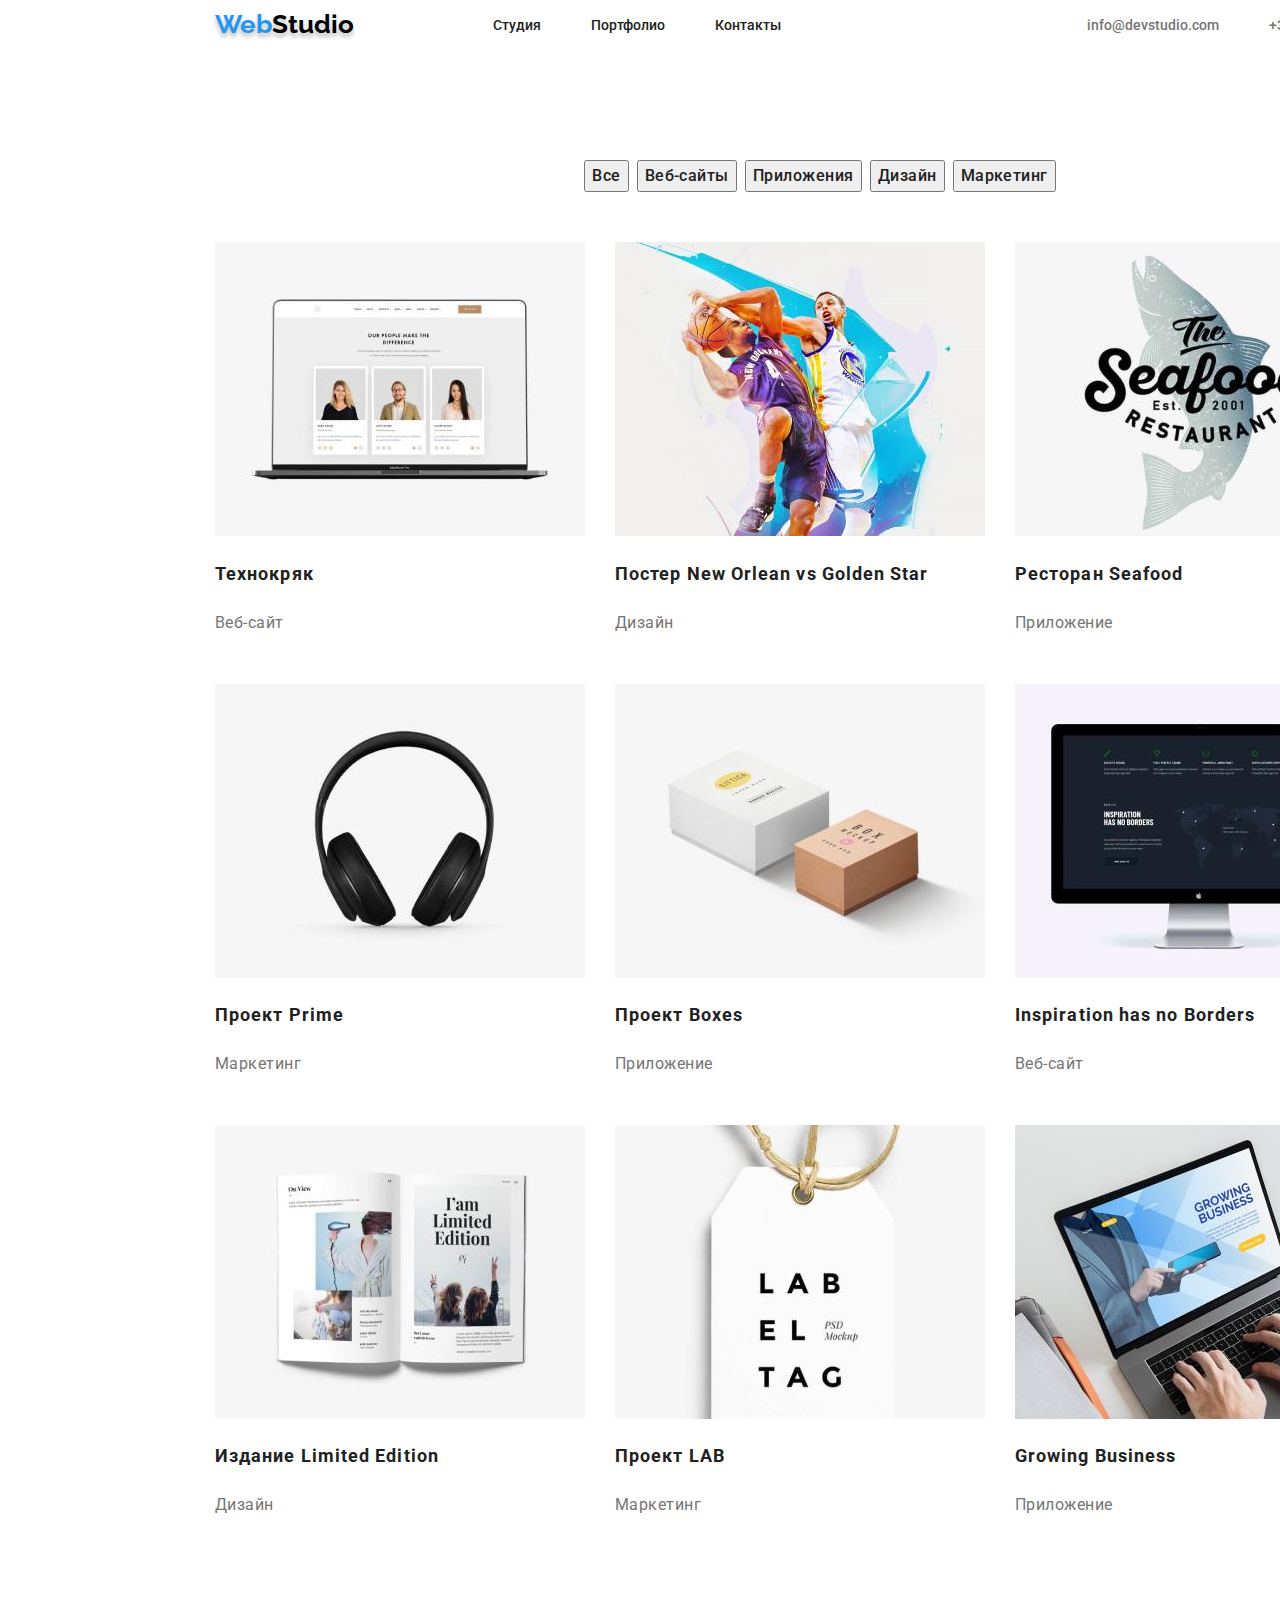
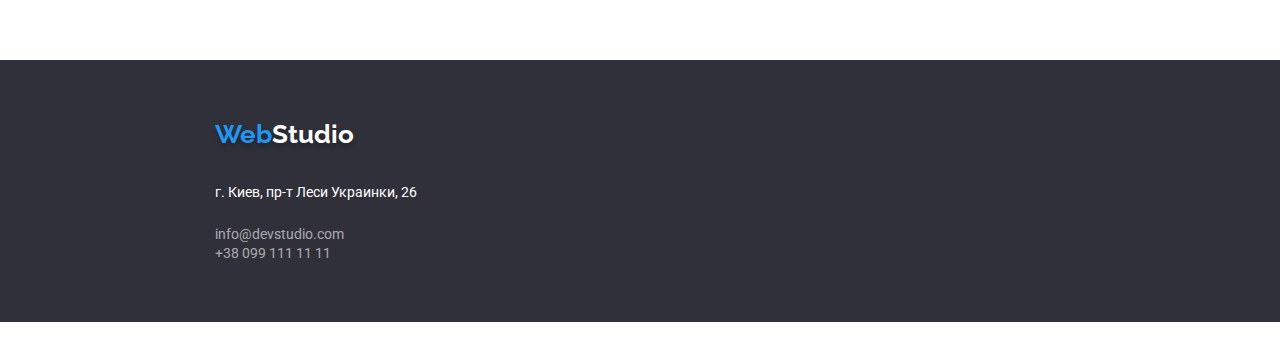
==== commit d567d626: "CSS #3" ====
--- a/portfolio.html
+++ b/portfolio.html
@@ -11,92 +11,93 @@
 <link rel="preconnect" href="https://fonts.googleapis.com">
 <link rel="preconnect" href="https://fonts.gstatic.com" crossorigin>
 <link href="https://fonts.googleapis.com/css2?family=Raleway:wght@700&display=swap" rel="stylesheet">
-    <link rel="stylesheet" href="./css/styles.css">
+<link rel="stylesheet" href="https://cdnjs.cloudflare.com/ajax/libs/modern-normalize/1.0.0/modern-normalize.min.css"/>
+<link rel="stylesheet" href="./css/styles.css">
 </head>
-<body class="body">
+<body class="body-main">
     <!--Шапка подсайта-->
     <header>
-        <div class="page">
-        <nav>
-        <a href="" class="title">Web<span class="accent-main">Studio</span></a>
-        <ul>
-            <li><a href="" class="headline_1">Студия</a></li>
-            <li><a href="" class="headline_2">Портфолио</a></li>
-            <li><a href="" class="headline_3">Контакты</a></li>
-        </ul>
-        </nav>
-        <ul>
-            <li><a href="mailto:info@devstudio.com" class="caption_1" target="_blank" rel="noreferrer noopener" >info@devstudio.com</a></li>
-            <li><a href="tel:+380961111111" class="caption_2">+38 096 111 11 11</a></li>
-        </ul>
-    </div>
+        <div class="container main-nav-flex">
+            <a  href="" class="title">Web<span class="accent-main">Studio</span></a>
+            <nav>
+            <ul class="nav">
+                <li class="item"><a href="" class="headline_1">Студия</a></li>
+                <li class="item"><a href="./portfolio.html" class="headline_2">Портфолио</a></li>
+                <li class="item"><a href="" class="headline_3">Контакты</a></li>
+            </ul>
+            </nav>
+            <ul class="nav-list">
+                <li class="item"><a href="mailto:info@devstudio.com" class="caption_1" target="_blank" rel="noreferrer noopener" >info@devstudio.com</a></li>
+                <li class="item"><a href="tel:+380961111111" class="caption_2">+38 096 111 11 11</a></li>
+            </ul>
+        </div>
         </header>
         <!--Навигация-->
         <main class="main">
             <nav>
-            <div>
-                <section>
+            <section>
+            <div class="container">
                     <h2 hidden>Навигация</h2>
                     <ul class="row">
-                        <li><button  type="button" class="btn">Все</button></li>
-                        <li><button  type="button" class="btn">Веб-сайты</button></li>
-                        <li><button  type="button" class="btn">Приложения</button></li>
-                        <li><button  type="button" class="btn">Дизайн</button></li>
-                        <li><button  type="button" class="btn">Маркетинг</button></li>
+                        <li class="content-li"><button  type="button" class="btn">Все</button></li>
+                        <li class="content-li"><button  type="button" class="btn">Веб-сайты</button></li>
+                        <li class="content-li"><button  type="button" class="btn">Приложения</button></li>
+                        <li class="content-li"><button  type="button" class="btn">Дизайн</button></li>
+                        <li class="content-li"><button  type="button" class="btn">Маркетинг</button></li>
                     </ul>
                 </section>
             </div>
         </nav>
         <!--Все Портфолио-->
-            <div>
-                <section>
+            <section>
+                <div class="container">
                     <ul class="list">
-                        <li class="img_1"><img src="./images/img-1.jpg"  width="370" height="294" alt="Постер№1">
+                        <li class="content-li"><img src="./images/img-1.jpg"  width="370" height="294" alt="Постер№1">
                         <h2 class="list-name">Технокряк</h2>
                         <p class="list-surname">Веб-сайт</p>
                         </li>
-                        <li class="img_2"><img src="./images/img-2.jpg" width="370" height="294" alt="Постер№2">
+                        <li class="content-li"><img src="./images/img-2.jpg" width="370" height="294" alt="Постер№2">
                             <h2 class="list-name" lang="en">Постер New Orlean vs Golden Star</h2>
                             <p class="list-surname">Дизайн</p>
                             </li>
-                            <li class="img_3"><img src="./images/img-3.jpg" width="370" height="294" alt="Постер№3">
+                            <li class="content-li"><img src="./images/img-3.jpg" width="370" height="294" alt="Постер№3">
                                 <h2 class="list-name" lang="en">Ресторан Seafood</h2>
                                 <p class="list-surname">Приложение</p>
                                 </li>
-                                <li class="img_4"><img src="./images/img-4.jpg" width="370" height="294" alt="Постер№4">
+                                <li class="content-li"><img src="./images/img-4.jpg" width="370" height="294" alt="Постер№4">
                                     <h2 class="list-name" lang="en">Проект Prime</h2>
                                     <p class="list-surname">Маркетинг</p>
                                     </li>
-                                    <li class="img_5"><img src="./images/img-5.jpg" width="370" height="294" alt="Постер№5">
+                                    <li class="content-li"><img src="./images/img-5.jpg" width="370" height="294" alt="Постер№5">
                                         <h2 class="list-name" lang="en">Проект Boxes</h2>
                                         <p class="list-surname">Приложение</p>
                                         </li>
-                                        <li class="img_6"><img src="./images/img-6.jpg" width="370" height="294" alt="Проект№6">
+                                        <li class="content-li"><img src="./images/img-6.jpg" width="370" height="294" alt="Проект№6">
                                             <h2 class="list-name" lang="en">Inspiration has no Borders</h2>
                                             <p class="list-surname">Веб-сайт</p>
                                             </li>
-                                            <li class="img_7"><img src="./images/img-7.jpg" width="370" height="294" alt="Постер№7">
+                                            <li class="content-li"><img src="./images/img-7.jpg" width="370" height="294" alt="Постер№7">
                                                 <h2 class="list-name" lang="en">Издание Limited Edition</h2>
                                                 <p class="list-surname">Дизайн</p>
                                                 </li>
-                                                <li class="img_8"><img src="./images/img-8.jpg" width="370" height="294" alt="Постер№8">
+                                                <li class="content-li"><img src="./images/img-8.jpg" width="370" height="294" alt="Постер№8">
                                                     <h2 class="list-name" lang="en">Проект LAB</h2>
                                                     <p class="list-surname">Маркетинг</p>
                                                     </li>
-                                                    <li class="img_9"><img src="./images/img-9.jpg" width="370" height="294" alt="Постер№9">
+                                                    <li class="content-li"><img src="./images/img-9.jpg" width="370" height="294" alt="Постер№9">
                                                         <h2 class="list-name" lang="en">Growing Business</h2>
                                                         <p class="list-surname">Приложение</p>
                                                         </li>
                         </ul>
+                    </div>
                 </section>
-            </div>
         </main>
         <!--Футер-->
-        <footer class="footer">
+        <footer class="footer-main">
             <address>
             <a href="" class="title-down">Web<span class="accent-footer">Studio</span></a>
             <p class="address">г. Киев, пр-т Леси Украинки, 26</p>
-            <ul>
+            <ul class="ulli">
                 <li>
                     <a href="mailto:info@devstudio.com" class="mail"  target="_blank" rel="noreferrer noopener" >info@devstudio.com</a>   
                 </li>
--- a/css/styles.css
+++ b/css/styles.css
@@ -9,25 +9,31 @@
     list-style: none;
 }
 
-.body{
-position: relative;
-width: 1600px;
-height: 1880px;
-background: #FFFFFF;
-}
+
 body{
     font-family: 'Roboto', sans-serif;
-}
-
+ 
+}
+
+.container{
+    margin-left: auto;
+    margin-right: auto;
+    width: 1200px;
+    padding-left: 15px;
+    padding-right: 15px;
+}
 
 
 /* WebStudio */
+
 .title{
+display: inline-block;
 font-family: 'Raleway', sans-serif;
 font-style: normal;
 font-weight: bold;
 font-size: 26px;
-line-height: 31px;
+width: 145px;
+height: 31px;
 color: #2196F3;
 
 text-shadow: 0px 4px 4px rgba(0, 0, 0, 0.25);
@@ -37,6 +43,32 @@
 }
 
 /* Menu nav */
+.nav{
+    display: flex;
+    margin-left: 93px;
+}
+
+.nav .item{
+    margin-right: 50px;
+}
+
+.nav .item:nth-child(3n){
+    margin-right: 0px;
+}
+
+.nav-list{
+    display: flex;
+    margin-left: auto;
+}
+
+.nav-list .item{
+    margin-left: 50px;
+}
+
+.main-nav-flex{
+    display: flex;
+    align-items: center;
+}
 
 .headline_1{
 font-weight: 500;
@@ -69,6 +101,7 @@
     color: #757575;
 }
 .caption_1:hover{color: #2196F3;}
+
 .caption_2{
     font-weight: 500;
     font-size: 14px;
@@ -84,6 +117,18 @@
 
 
 .row{
+    display: flex;
+    padding-top: 94px;
+    margin-bottom: 0px;
+    justify-content: center;
+}
+
+.row .content-li{
+    margin-right: 8px;
+}
+
+.row .content-li:nth-child(5n){
+    margin-right: 0px;
 }
 
 .btn{
@@ -97,9 +142,20 @@
 .row .btn:active{color: #2196F3;}
 
 .list{
-padding-left: 215px;
-padding-right: 215px;
-padding-top: 174px;
+    display: flex;
+    flex-wrap: wrap;
+    padding-top: 34px;
+    padding-left: 0px;
+    margin-bottom: 94px;
+}
+
+.list .content-li{
+    margin-right: 30px;
+    margin-bottom: 30px;
+}
+
+.list .content-li:nth-child(3n){
+    margin-right: 0px;
 }
 
 .list-name{
@@ -120,17 +176,6 @@
 color: #757575;
 }
 
-.img_1{}
-.img_2{}
-.img_3{}
-.img_4{}
-.img_5{}
-.img_6{}
-.img_7{}
-.img_8{}
-.img_9{}
-
-
 /* Footer */
 
 
@@ -138,6 +183,9 @@
 background-color: #2F303A;
 }
 .title-down{
+display: inline-block;
+padding-left: 215px;
+padding-top: 60px;
 font-family: 'Raleway', sans-serif;
 font-style: normal;
 font-weight: bold;
@@ -152,8 +200,9 @@
 
 /* Adress nav */
 
-
 .address{
+padding-top: 20px;
+padding-left: 215px;
 font-size: 14px;
 font-style: normal;
 color: #FFFFFF;
@@ -170,19 +219,21 @@
 }
 
 
-
 /* MAIN PAGE */
 
 
 .body-main{
-    background: #FFFFFF;
+
+background-color: #FFFFFF;
+width: 1600px;
 }
 
 
 
 .hero{
-    border-radius: 4px;
-    margin-bottom: 112px;
+padding-top: 195px;
+padding-bottom: 205px;
+text-align: center;
 background-color: #2F303A;
 }
 
@@ -196,22 +247,37 @@
 }
 
 .btn-main{
+min-width: 200px;
+border-radius: 5px;
+padding: 12px 32px;
+margin-top: 30px;
 font-weight: 500;
 font-size: 16px;
 line-height: 26px;
 text-align: center;
 background: #2196F3;
-box-shadow: 0px 4px 4px rgba(0, 0, 0, 0.15);
-border-radius: 4px;
 color: white;
 font-family: inherit;
 }
 
 .content{
-margin-bottom: 94px;
+ display: flex;
+ flex-wrap: wrap;
+ margin-top: 112px;
+ padding: 0px;
+}
+
+.content .content-li{
+    width: 270px;
+    margin-right: 30px;
+}
+
+.content .content-li:nth-child(4n){
+    margin-right: 0px;
 }
 
 .main-content{
+    padding-bottom: 10px;
     font-weight: bold;
     font-size: 14px;
     line-height: 16px;
@@ -229,22 +295,27 @@
 color: #757575;
 }
 
+.whatwedo{
+    margin-top: 94px;
+}
+
+.content-whatwedo{
+    display: flex;
+    padding: 0px;
+}
+
+.content-whatwedo .content-li{
+    width: 370px;
+    margin-right: 30px;
+}
+
+.content-whatwedo .content-li:nth-child(3n){
+    margin-right: 0px;
+}
+
 .row-main{
-font-size: 36px;
-line-height: 42px;
-text-align: center;
-margin-bottom: 94px;
-text-transform: uppercase;
-color: #212121;
-}
-
-
-
-.our-team{   
-    background-color: #F5F4FA;
-    }
-
-.row-team{
+    text-align: center;
+    font-style: normal;
     font-weight: bold;
     font-size: 36px;
     line-height: 42px;
@@ -252,9 +323,40 @@
     color: #212121;
 }
 
-.team-1{}
+
+.our-team{  
+    background-color: #F5F4FA;
+    }
+
+.row-team{
+    margin-top: 188px;
+    text-align: center;
+    font-weight: bold;
+    font-size: 36px;
+    line-height: 42px;
+    letter-spacing: 0.03em;
+    color: #212121;
+}
+
+.container-team{
+display: flex;
+padding: 0px;
+text-align: center;
+}
+
+.container-team .content-li{
+    width: 270px;
+    margin-right: 30px;
+}
+
+.container-team .content-li:nth-child(4n){
+    margin-right: 0px;
+}
+
 
 .team-name{
+padding-top: 30px;
+padding-bottom: 10px;
 font-style: normal;
 font-weight: 500;
 font-size: 16px;
@@ -272,12 +374,13 @@
 color: #757575;
 }
 
-.team-2{}
-
-.team-3{}
-
-.team-4{}
-
 .footer-main{
-    background-color: #2F303A;
+background-color: #2F303A;
+margin-top: 0px;
+}
+
+.ulli{
+    padding-bottom: 60px;
+    padding-top: 9px;
+    padding-left: 215px;
 }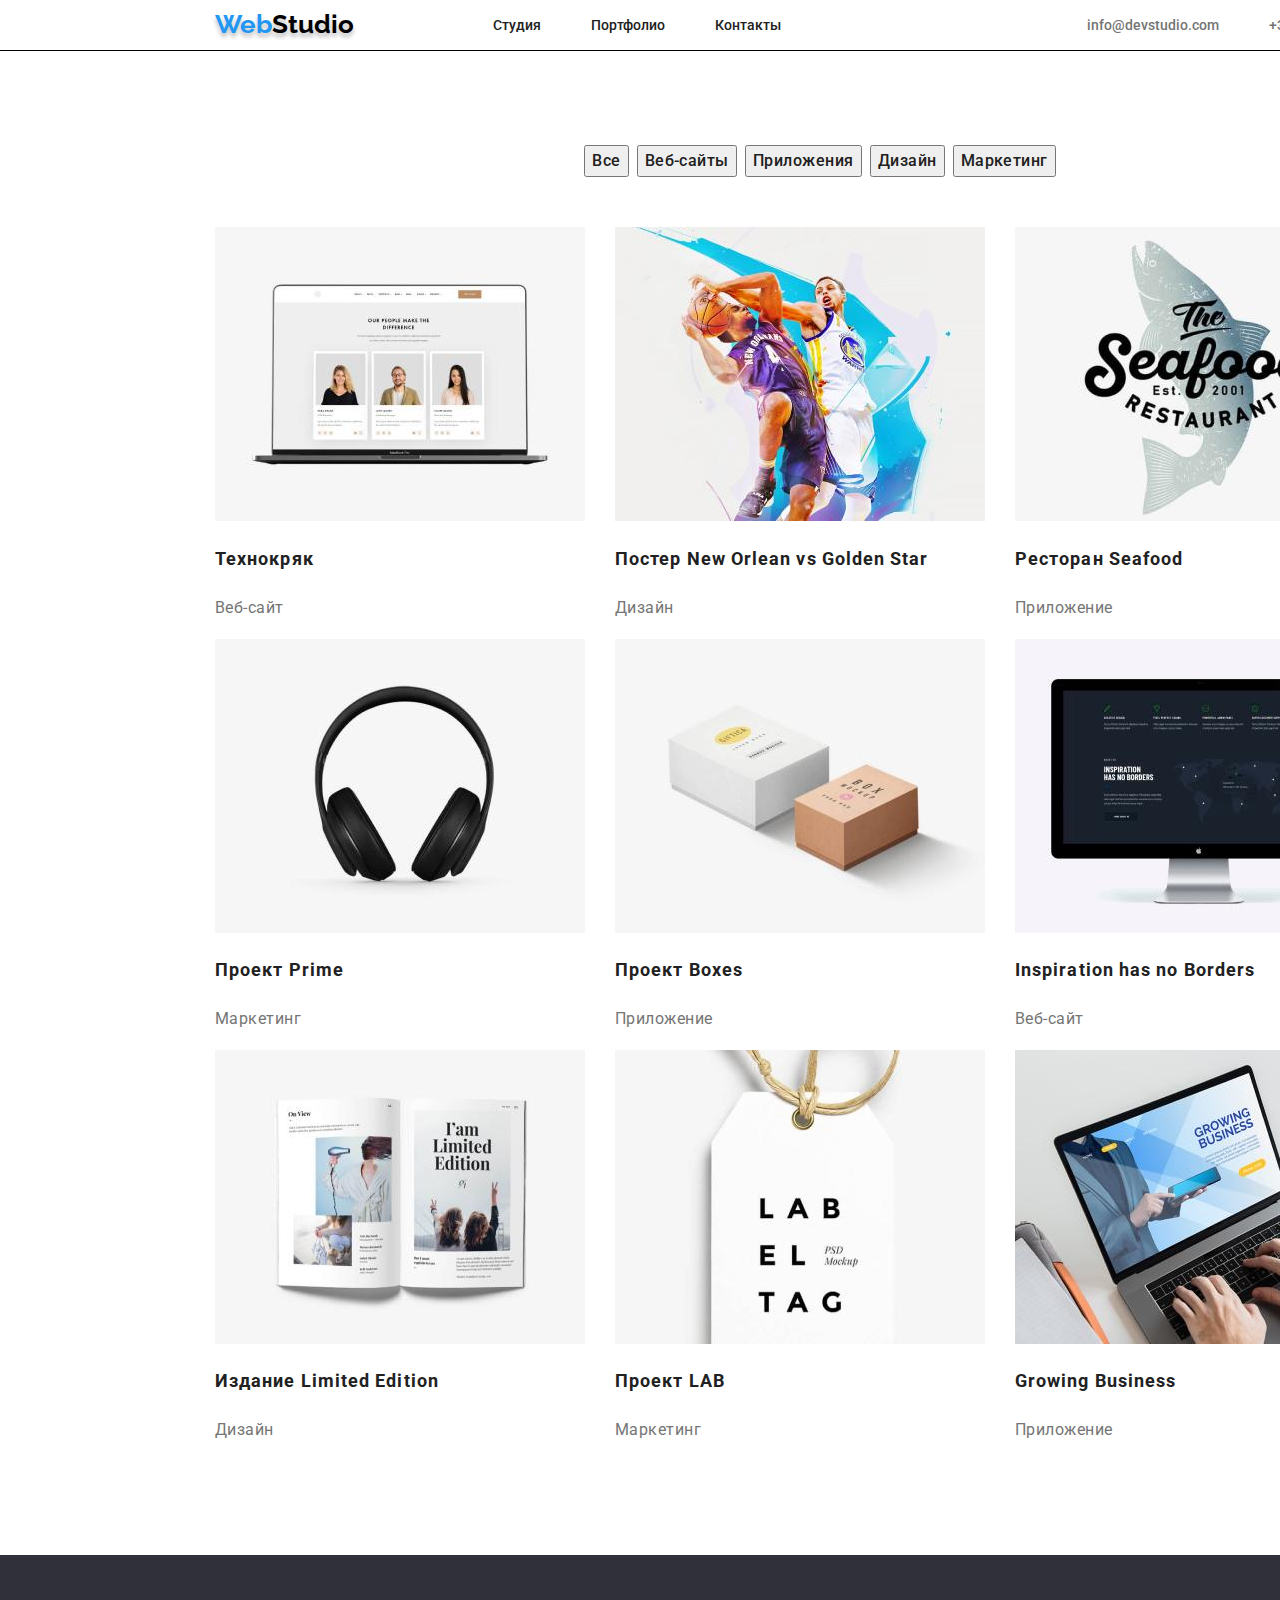
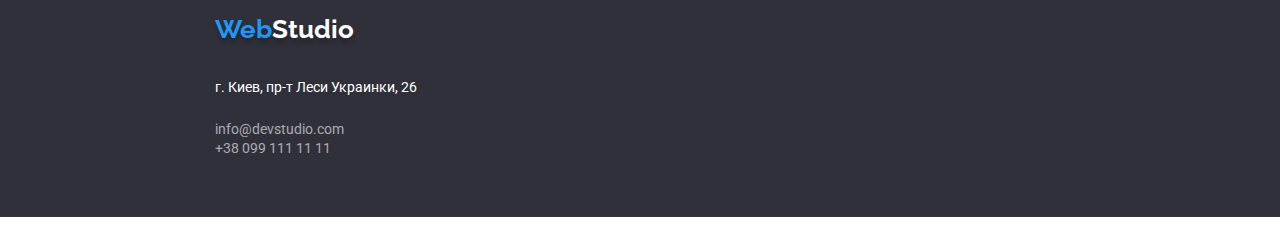
==== commit b1ce192e: "CSS # 3" ====
--- a/portfolio.html
+++ b/portfolio.html
@@ -16,7 +16,7 @@
 </head>
 <body class="body-main">
     <!--Шапка подсайта-->
-    <header>
+    <header class="head">
         <div class="container main-nav-flex">
             <a  href="" class="title">Web<span class="accent-main">Studio</span></a>
             <nav>
--- a/css/styles.css
+++ b/css/styles.css
@@ -70,6 +70,10 @@
     align-items: center;
 }
 
+.head{
+    border-bottom: 1px solid;
+}
+
 .headline_1{
 font-weight: 500;
 font-size: 14px;
@@ -120,11 +124,13 @@
     display: flex;
     padding-top: 94px;
     margin-bottom: 0px;
+    margin-top: 0px;
     justify-content: center;
 }
 
 .row .content-li{
     margin-right: 8px;
+
 }
 
 .row .content-li:nth-child(5n){
@@ -151,7 +157,6 @@
 
 .list .content-li{
     margin-right: 30px;
-    margin-bottom: 30px;
 }
 
 .list .content-li:nth-child(3n){
